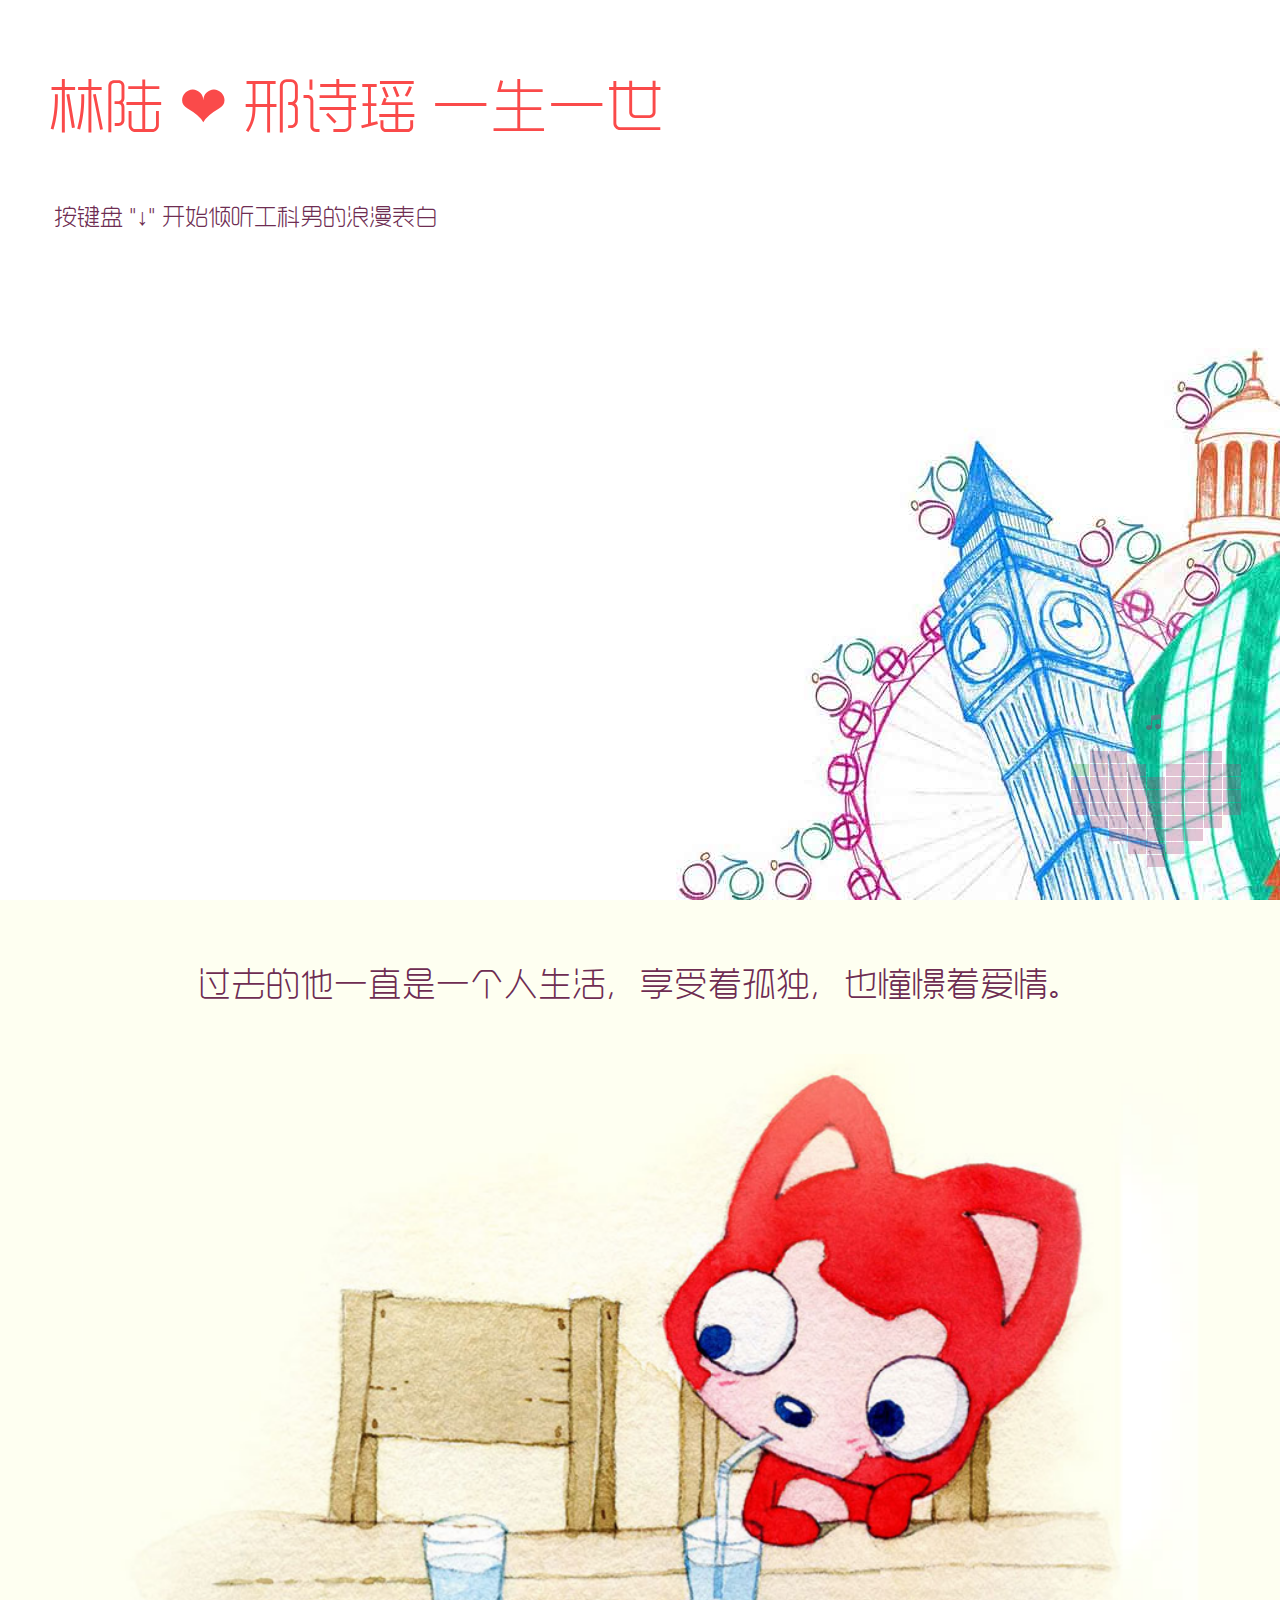
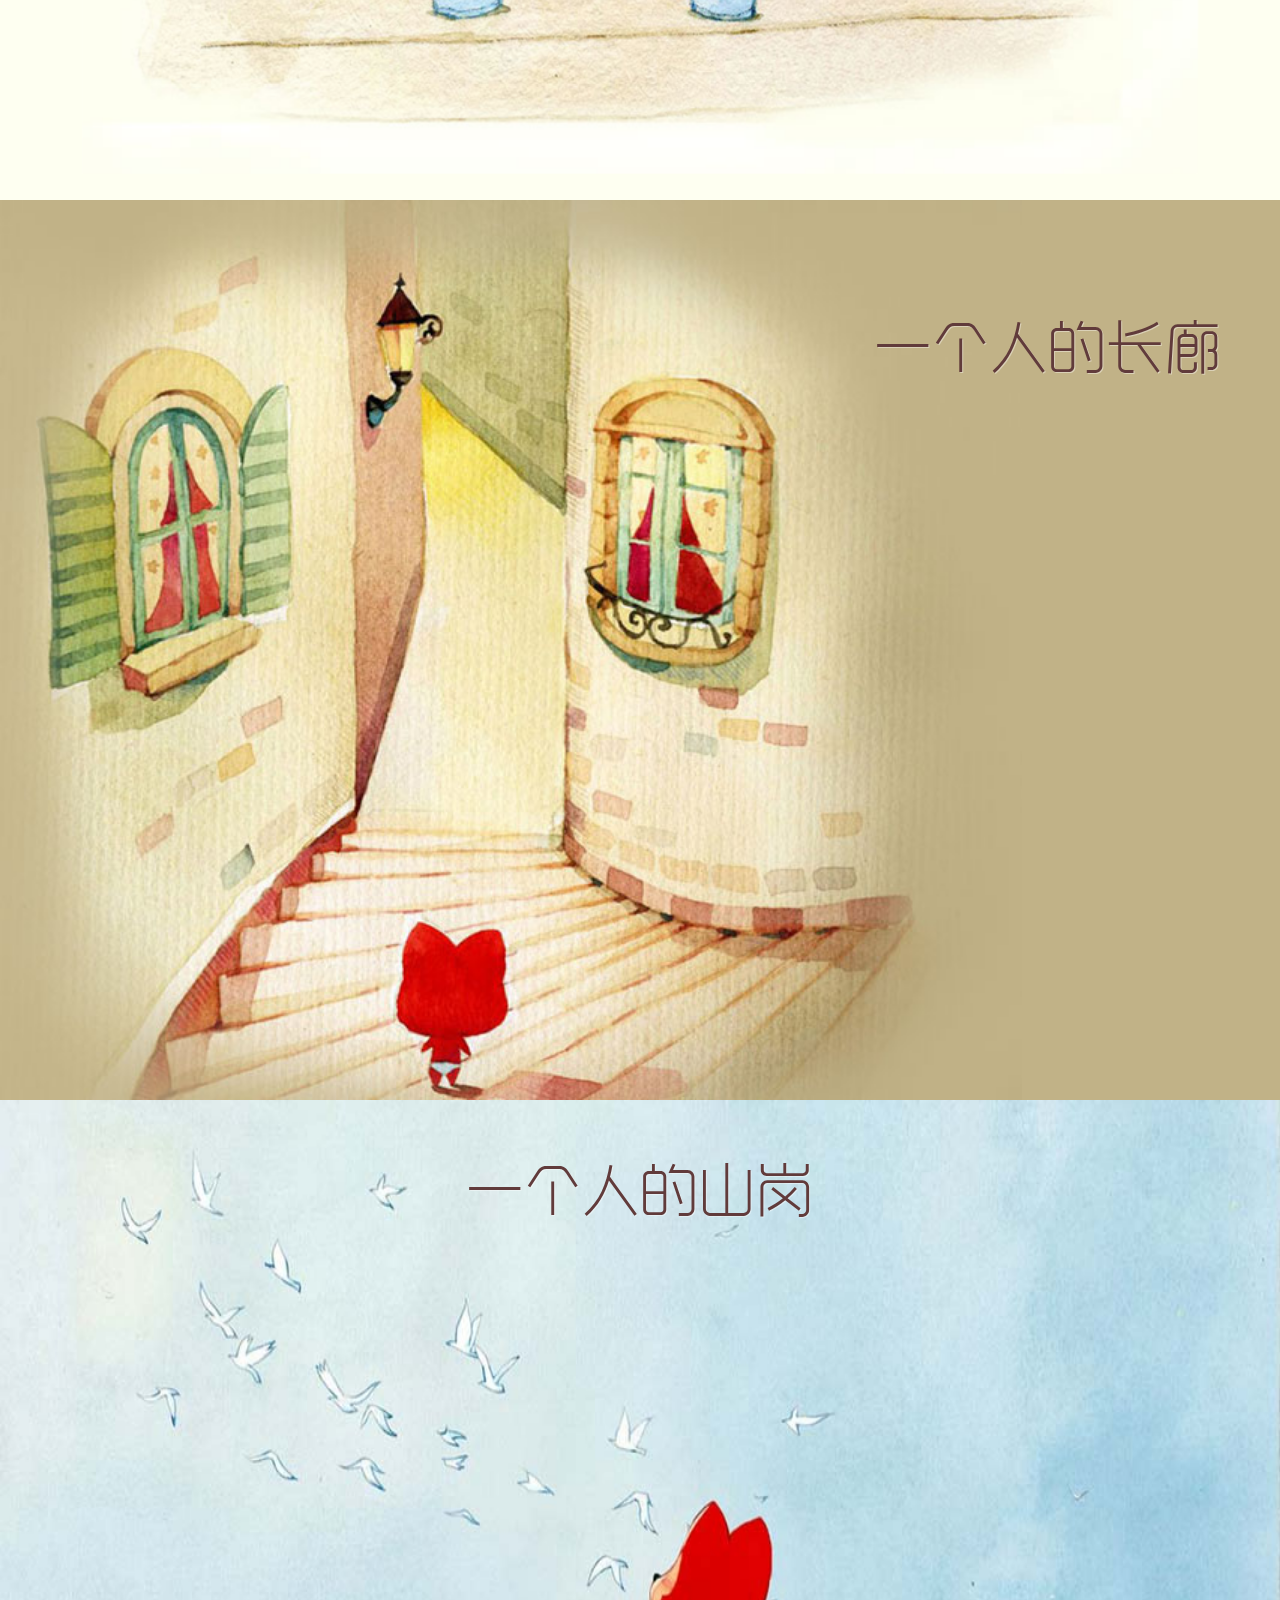
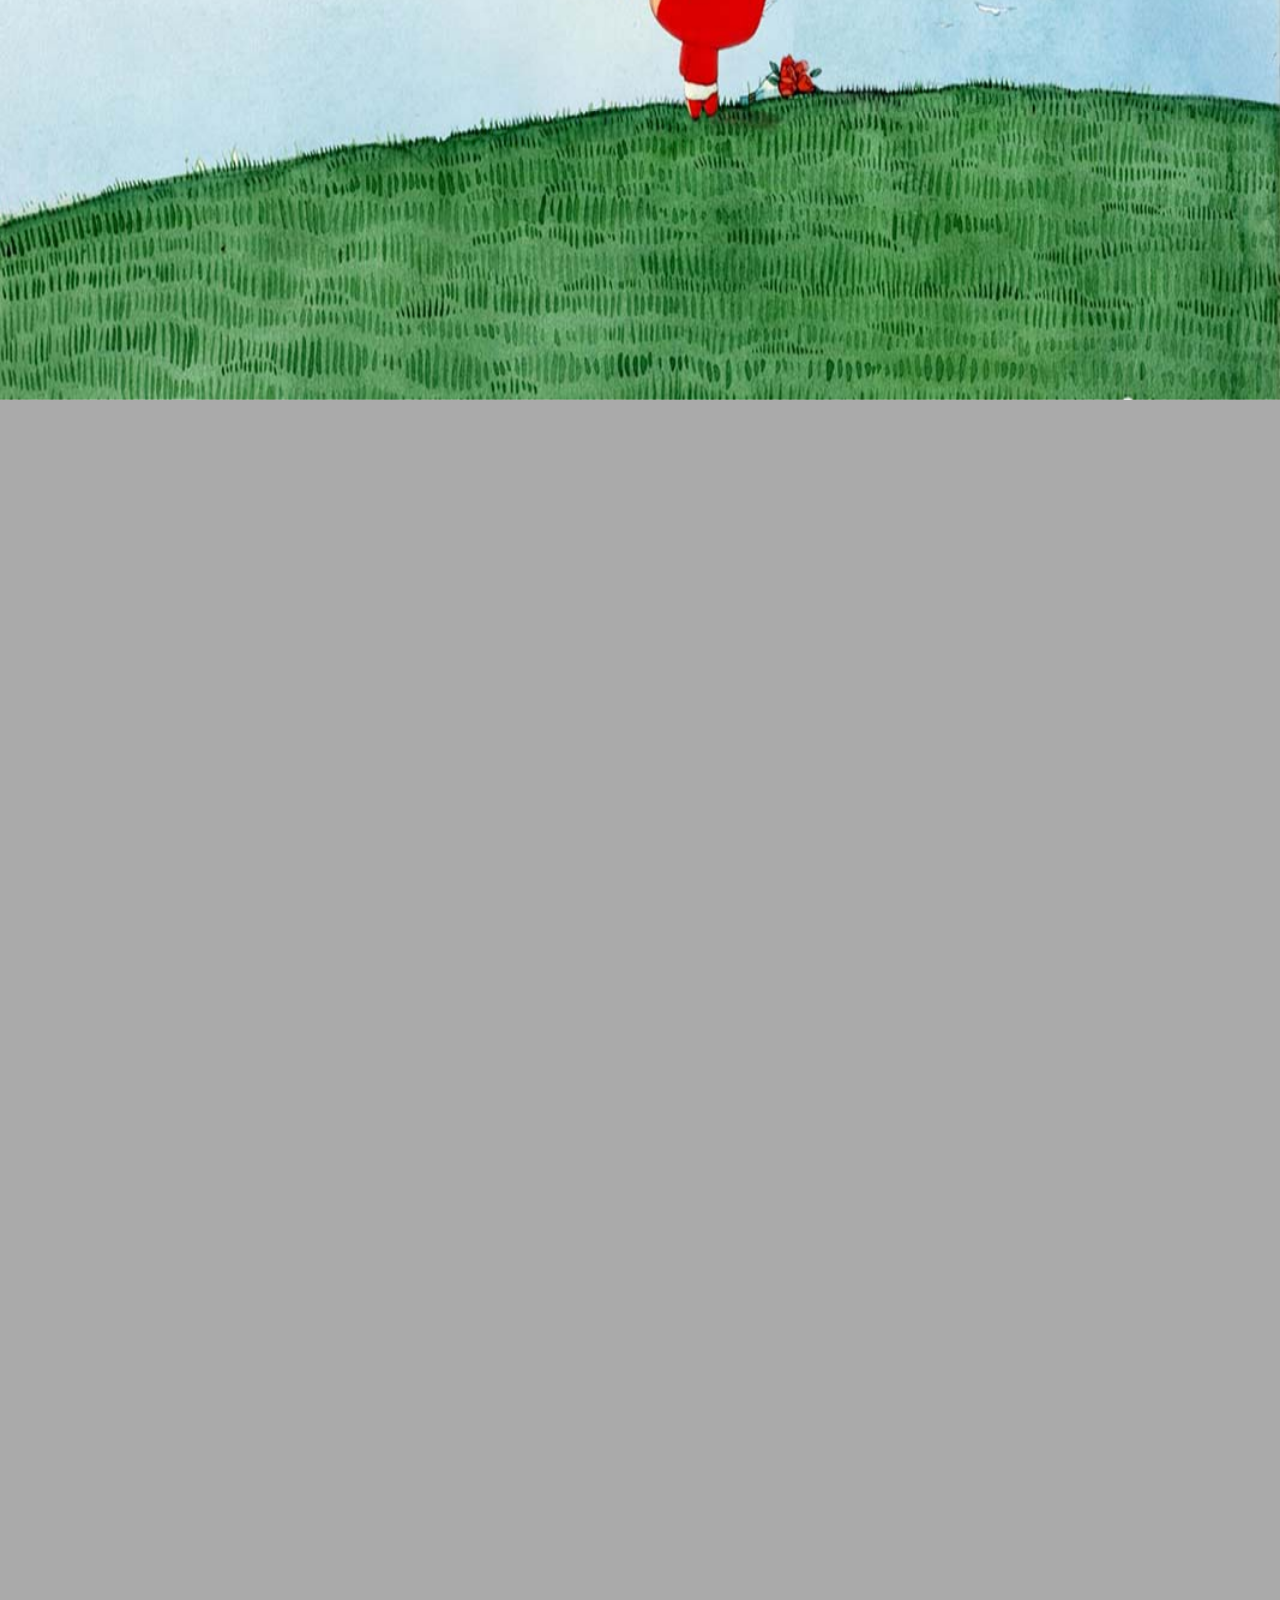
==== index.htm @ 848a5562 "LL LOVE XSY" ====
<html><!DOCTYPE HTML>
<!--[if IE 6]>
<html id="ie6" class="ie ie6 lt-ie9">
<![endif]-->
<!--[if IE 7]>
<html id="ie7" class="ie ie7 lt-ie9">
<![endif]-->
<!--[if IE 8]>
<html id="ie8" class="ie ie8 lt-ie9">
<![endif]-->
<!--[if gte IE 9]>
<html class="ie ie9">
<![endif]-->
<!--[if !(IE)]><!-->
<html>
<!--<![endif]-->
<head>
	<meta http-equiv='Pragma' content='no-cache' />
	<meta charset="UTF-8">
	<meta name="viewport" content="width=device-width, minimum-scale=1.0, maximum-scale=1.0, user-scalable=no">
	<meta name="author" content="LL,工科男表白,浪漫表白,表白网站">
	<meta name="description" content="这是XXX为XXX表白制作的表白网站">
	<title>林陆 LOVE 邢诗瑶</title>
	<link rel="stylesheet" href="all.min.css" >
</head>
<body>
	<div class="flowtime">
		<div class="ft-section section-1" data-id="section-1">
			<div id="/section-1/page-1" class="ft-page page-1" data-id="page-1">
				<p class="text1"><span id="text-75" contenteditable="true">林陆</span> ❤ <span id="text-76" contenteditable="true">邢诗瑶</span> <span id="text-77" contenteditable="true">一生一世</span></p>
				<p class="text2">按键盘 "↓" <span id="text-78" contenteditable="true">开始倾听工科男的浪漫表白</span></p>
			</div>
			<div id="/section-1/page-2" class="ft-page page-2" data-id="page-2">
				<p class="top-text" id="text-1" contenteditable="true">过去的他一直是一个人生活，享受着孤独，也憧憬着爱情。</p>
				<img src="img/iali63.jpg" tppabs="img/iali63.jpg"  alt="过去的XX一直是一个人生活，享受着孤独，也憧憬着爱情。" />
			</div>
			<div id="/section-1/page-3" class="ft-page page-3 left-img" data-id="page-3">
				<h2 class="text" id="text-2" contenteditable="true">一个人的长廊</h2>
				<img src="img/iali35.jpg" tppabs="img/iali35.jpg"  alt="一个人的长廊"/>
			</div>
			<div id="/section-1/page-4" class="ft-page page-4 full-img" data-id="page-4">
				<h2 class="center-text" id="text-3" contenteditable="true">一个人的山岗</h2>
				<img src="img/iali6.jpg" tppabs="img/iali6.jpg"  alt="一个人的山岗" />
			</div>
		</div>
		<div class="ft-section section-2" data-id="section-2">
			<div id="/section-2/page-1" class="ft-page page-5 full-img" data-id="page-1">
				<h2 class="center-text" id="text-4" contenteditable="true">一个人的地铁</h2>
				<img src="img/iali19.jpg" tppabs="img/iali19.jpg"  alt="一个人的地铁" />
			</div>
			<div id="/section-2/page-2" class="ft-page page-6" data-id="page-2">
				<h2 class="center-text" id="text-5" contenteditable="true">一个人的游乐场</h2>
				<img src="img/iali29.jpg" tppabs="img/iali29.jpg" alt="一个人的游乐场"/>
			</div>
			<div id="/section-2/page-3" class="ft-page page-7" data-id="page-3">
				<h3 id="text-6" contenteditable="true">但他依然乐观，微笑着，等待着</h3>
				<img src="img/iali60.jpg" tppabs="img/iali60.jpg"  alt="但他依然乐观，微笑着，等待着"/>
			</div>
			<div id="/section-2/page-4" class="ft-page page-8 full-img" data-id="page-4">
				<h3 id="text-7" contenteditable="true">生活难免有风风雨雨</h3>
				<img src="img/iali51.jpg" tppabs="img/iali51.jpg" alt="生活难免有风风雨雨" />
			</div>
			<div id="/section-2/page-5" class="ft-page page-9" data-id="page-5">
				<h3 id="text-8" contenteditable="true">他总是能够轻松的应对</h3>
				<img src="img/iali5.jpg" tppabs="img/iali5.jpg" />
			</div>
			<div id="/section-2/page-6" class="ft-page page-10" data-id="page-6">
				<h3 id="text-9" contenteditable="true">并且面带阳光、自信的笑容</h3>
				<img src="img/iali22.jpg" tppabs="img/iali22.jpg" />
			</div>
		</div>
		<div class="ft-section section-3" data-id="section-3">
			<div id="/section-3/page-1" class="ft-page page-11 full-img" data-id="page-1">
				<h3 id="text-10" contenteditable="true">生活也不会总是一帆风顺</h3>
				<img src="img/iali24.jpg" tppabs="img/iali24.jpg"  />
			</div>
			<div id="/section-3/page-2" class="ft-page page-12" data-id="page-2">
				<h3><span id="text-11" contenteditable="true">但他每次都能勇敢的面对</span><br /><span id="text-12" contenteditable="true">随时准备接受生活的挑战</span></h3>
				<img src="img/iali25.jpg" tppabs="img/iali25.jpg" />
			</div>
			<div id="/section-3/page-3" class="ft-page page-13" data-id="page-3">
				<img src="img/iali64.jpg" tppabs="img/iali64.jpg" alt='可是小明的爱情又在哪里呢？' />
				<h3 id="text-13" contenteditable="true">可是他的爱情又在哪里呢？</h3>
			</div>
			<div id="/section-3/page-4" class="ft-page page-14 left-img" data-id="page-4">
				<h3 id="text-14" contenteditable="true">在镜子里面吗？他不敢相信</h3>
				<img src="img/iali46.jpg" tppabs="img/iali46.jpg" />
			</div>
			<div id="/section-3/page-5" class="ft-page page-15 left-img" data-id="page-5">
				<h3><span id="text-15" contenteditable="true">他去问大树，我的爱情在哪里？</span><br /><span id="text-16" contenteditable="true">大树告诉他，也许就在不远的地方</span></h3>
				<img src="img/iali45.jpg" tppabs="img/iali45.jpg" />
			</div>
			<div id="/section-3/page-6" class="ft-page page-16 left-img" data-id="page-6">
				<h3><span id="text-17" contenteditable="true">于是，他一个人继续向前走</span><br /><span id="text-18" contenteditable="true">走在茫茫的雪地上</span></h3>
				<img src="img/iali66.jpg" tppabs="img/iali66.jpg" />
			</div>
			<div id="/section-3/page-7" class="ft-page page-17 top-text" data-id="page-7">
				<h3 id="text-19" contenteditable="true">直到有一天LL与XSY相遇了</h3>
				<img src="img/iali16.jpg" tppabs="img/iali16.jpg" />
			</div>
		</div>
		<div class="ft-section section-4" data-id="section-4">
			<div id="/section-4/page-1" class="ft-page page-18 full-img" data-id="page-1">
				<p class="text" id="text-20" contenteditable="true">LL喜欢XSY，非常非常的喜欢，因为XSY的出现，LL脸上有了更加灿烂的笑容</p>
				<img src="img/iali11.jpg" tppabs="img/iali11.jpg"  />
			</div>
			<div id="/section-4/page-2" class="ft-page page-19" data-id="page-2">
				<h3 id="text-21" contenteditable="true">可是XX会喜欢XX吗？</h3>
				<img src="img/iali75.jpg" tppabs="img/iali75.jpg" />
			</div>
			<div id="/section-4/page-3" class="ft-page page-20" data-id="page-3">
				<img src="img/iali59.png" tppabs="img/iali59.png" />
				<h3 id="text-22" contenteditable="true">XX想。。。</h3>
				<img src="img/iali9.jpg" tppabs="img/iali9.jpg" />
			</div>
			<div id="/section-4/page-4" class="ft-page page-21" data-id="page-4">
				<h3 id="text-23" contenteditable="true">XX想和XX在一起</h3>
				<img src="img/iali59.png" tppabs="img/iali59.png" />
			</div>
			<div id="/section-4/page-5" class="ft-page page-22 left-img" data-id="page-5">
				<h3 id="text-24" contenteditable="true">然后XX会经常去找XX</h3>
				<img src="img/iali4.jpg" tppabs="img/iali4.jpg" />
			</div>
			<div id="/section-4/page-6" class="ft-page page-23 left-img" data-id="page-6">
				<h3 id="text-25" contenteditable="true">然后两个人一起出去玩</h3>
				<img src="img/iali44.jpg" tppabs="img/iali44.jpg" />
			</div>
			<div id="/section-4/page-7" class="ft-page page-24 full-img" data-id="page-7">	
				<h3 id="text-26" contenteditable="true">晚上XX会把XX送回家</h3>
				<img src="img/iali32.jpg" tppabs="img/iali32.jpg" />
			</div>
		</div>
		<div class="ft-section section-5" data-id="section-5">
			<div id="/section-5/page-1" class="ft-page page-25 left-img" data-id="page-1">
				<h3><span id="text-27" contenteditable="true">直到很晚</span><br /><span id="text-28" contenteditable="true">XX再一个人回家</span></h3>
				<img src="img/iali37.jpg" tppabs="img/iali37.jpg" />
			</div>
			<div id="/section-5/page-2" class="ft-page page-26 top-text" data-id="page-2">
				<h3 id="text-29" contenteditable="true">然后高兴地进入梦乡，在梦中还会和XX在一起</h3>
				<img src="img/iali10.gif" tppabs="img/iali10.gif" />
			</div>
			<div id="/section-5/page-3" class="ft-page page-27" data-id="page-3">
				<h3 id="text-30" contenteditable="true">XX想成为了XX的逛街助手</h3>
				<img src="img/iali67.jpg" tppabs="img/iali67.jpg"  />
			</div>
			<div id="/section-5/page-4" class="ft-page page-28" data-id="page-4">
				<h3 id="text-31" contenteditable="true">然后，XX和XX一起去很多地方玩</h3>
				<img src="img/iali40.jpg" tppabs="img/iali40.jpg" />
			</div>
			<div id="/section-5/page-5" class="ft-page page-29" data-id="page-5">
				<h3 id="text-32" contenteditable="true">XX也想和XX一块成为一对吃货</h3>
				<img src="img/iali12.jpg" tppabs="img/iali12.jpg" />
			</div>
			<div id="/section-5/page-6" class="ft-page page-30" data-id="page-6">
				<h3 id="text-33" contenteditable="true">再然后，他们会搬到了一起</h3>
				<img src="img/iali76.gif" tppabs="img/iali76.gif" />
			</div>
			<div id="/section-5/page-7" class="ft-page page-31" data-id="page-7">
				<h3 id="text-34" contenteditable="true">再然后，XX会开始学习她的技能</h3>
				<img src="img/iali77.jpg" tppabs="img/iali77.jpg" />
			</div>
		</div>
		<div class="ft-section section-6" data-id="section-6">
			<div id="/section-6/page-1" class="ft-page page-32" data-id="page-1">
				<h3 id="text-35" contenteditable="true">煮饭</h3>
				<img src="img/iali62.jpg" tppabs="img/iali62.jpg"  />
			</div>
			<div id="/section-6/page-2" class="ft-page page-33 top-text" data-id="page-2">
				<h3 id="text-36" contenteditable="true">那时候，每天早上，他们吃着自己做的美食</h3>
				<img src="img/iali3.jpg" tppabs="img/iali3.jpg" />
			</div>
			<div id="/section-6/page-3" class="ft-page page-34 left-img" data-id="page-3">
				<h3 id="text-37" contenteditable="true">然后在同一个站台，高高兴兴的一起上班</h3>
			</div>
			<div id="/section-6/page-4" class="ft-page page-35" data-id="page-4">
				<h3><span id="text-38" contenteditable="true">XX会感觉自己好幸福。</span><br /><span id="text-39" contenteditable="true">因为自己有了家</span><br /><span id="text-40" contenteditable="true">那个有XX在的地方</span></h3>
				<img src="img/iali8.gif" tppabs="img/iali8.gif" />
			</div>
			<div id="/section-6/page-5" class="ft-page page-36 full-img" data-id="page-5">
				<h3 id="text-41" contenteditable="true">他们可能偶尔也会吵架</h3>
				<img src="img/iali31.jpg" tppabs="img/iali31.jpg" />
			</div>
			<div id="/section-6/page-6" class="ft-page page-37 left-img" data-id="page-6">
				<h3 id="text-42" contenteditable="true">XX不想这样</h3>
				<img src="img/iali49.jpg" tppabs="img/iali49.jpg" />
			</div>
			<div id="/section-6/page-7" class="ft-page page-38 bottom-text" data-id="page-7">
				<img src="img/iali21.jpg" tppabs="img/iali21.jpg" />
				<h3 id="text-43" contenteditable="true">一定是我有什么做的不对，XX会这么想</h3>
			</div>
		</div>
		<div class="ft-section section-7" data-id="section-7">
			<div id="/section-7/page-1" class="ft-page page-39 left-img" data-id="page-1">
				<h3 id="text-44" contenteditable="true">如果没有XX在身边，窗外就没有风景</h3>
				<img src="img/iali2.jpg" tppabs="img/iali2.jpg" />
			</div>
			<div id="/section-7/page-2" class="ft-page page-40" data-id="page-2">
				<h3 id="text-45" contenteditable="true">如果没有XX在身后</h3>
				<img src="img/iali14.jpg" tppabs="img/iali14.jpg"  />
			</div>
			<div id="/section-7/page-3" class="ft-page page-41" data-id="page-3">
				<img src="img/iali30_1.jpg" tppabs="img/iali30_1.jpg" class='img1'/>
				<img src="img/iali30_2.jpg" tppabs="img/iali30_2.jpg" class='img2'/>
				<h3 id="text-46" contenteditable="true"> XX又怎会飞的更高更远</h3>
			</div>
			<div id="/section-7/page-4" class="ft-page page-42" data-id="page-4">
				<h3><span id="text-47" contenteditable="true">XX不想这样。他要为XX改变自己</span><br /><span id="text-48" contenteditable="true">XX不知道XX喜欢什么，但他一定会满足她的一切。</span></h3>
				<img src="img/iali69.jpg" tppabs="img/iali69.jpg"  />
			</div>
			<div id="/section-7/page-5" class="ft-page page-43" data-id="page-5">
				<img src="img/iali42.jpg" tppabs="img/iali42.jpg" />
				<h3 id="text-49" contenteditable="true">我愿意一直陪伴着你</h3>
			</div>
			<div id="/section-7/page-6" class="ft-page page-44 left-img" data-id="page-6">
				<h3><span id="text-50" contenteditable="true">爱情就像花草一样</span><br /><span id="text-51" contenteditable="true">需要用包容来浇灌</span></h3>
				<img src="img/iali0.jpg" tppabs="img/iali0.jpg" />
			</div>
			<div id="/section-7/page-7" class="ft-page page-45 left-img" data-id="page-7">
				<h3><span id="text-52" contenteditable="true">直到一天，XX不想让自己后悔</span><br /><span id="text-53" contenteditable="true">XX开始准备一份惊喜</span></h3>
				<img src="img/iali18.jpg" tppabs="img/iali18.jpg" />
			</div>
		</div>
		<div class="ft-section section-8" data-id="section-8">
			<div id="/section-8/page-1" class="ft-page page-46" data-id="page-1">
				<img src="img/iali57.gif" tppabs="img/iali57.gif" />
				<h3>
					<span id="text-54" contenteditable="true">看着惊喜一点点准备好了</span>
					<span id="text-55" contenteditable="true">XX好开心</span>
					<span id="text-56" contenteditable="true">因为他想象着XX看到时</span>
					<span id="text-57" contenteditable="true">开心的样子</span>
				</h3>
			</div>
			<div id="/section-8/page-2" class="ft-page page-47 top-text" data-id="page-2">
				<img src="img/iali58.jpg" tppabs="img/iali58.jpg" />
				<h3>
					<span id="text-58" contenteditable="true">想想未来他们或许</span>
                    <span id="text-59" contenteditable="true">会有一辈子</span>
					<span id="text-59" contenteditable="true">XX好开心</span>
					<span id="text-60" contenteditable="true">或许他可以和XX一起</span>
					<span id="text-61" contenteditable="true">去全世界好多地方玩</span></h3>
				
			</div>
			<div id="/section-8/page-3" class="ft-page page-48 left-img" data-id="page-3">
				<p><span id="text-62" contenteditable="true">XX也会继续努力</span><br /><span id="text-63" contenteditable="true">为了他和XX的梦之城堡</span></p>
				<img src="img/iali65.jpg" tppabs="img/iali65.jpg"  />
			</div>
			<div id="/section-8/page-4" class="ft-page page-49 full-img" data-id="page-4">
			<img src="img/iali71.jpg" tppabs="img/iali71.jpg" />
				<p class="text">
					<span class='text' id="text-64" contenteditable="true">XX很幸福，因为他遇到了XX。他相信后面的每天都会是快乐的</span><br />
					<span class='text' id="text-65" contenteditable="true">简简单单，体会与XX在一起的每一个刻</span>
				</p>
			</div>
			<div id="/section-8/page-5" class="ft-page page-50" data-id="page-5">
				<p class='text' id="text-66" contenteditable="true">XX想和XX一起过幸福的生活</p>
				<img src="img/iali50_1.jpg" tppabs="img/iali50_1.jpg" class='img1' />
				<img src="img/iali50_2.jpg" tppabs="img/iali50_2.jpg" class='img2' />
			</div>
			<div id="/section-8/page-6" class="ft-page page-51" data-id="page-6">
				<p>
					<span id="text-67" contenteditable="true">永远有多远？</span><br />
					<span id="text-68" contenteditable="true">比时间多一秒就是永远，我会永远爱你</span><br />
					<span id="text-69" contenteditable="true">世界有多大？</span><br />
					<span id="text-70" contenteditable="true">你走到哪里，世界就有多大</span>
					</p>
			</div>
		</div>
		<div class="ft-section section-9" data-id="section-9">
			<div id="/section-9/page-1" class="ft-page page-52 full-img" data-id="page-1">
				<h3 id="text-71" contenteditable="true">如果三年后你注定是我女朋友，你何不提早行使你的权利</h3>
				<img src="img/iali20.jpg" tppabs="img/iali20.jpg"  />
			</div>
			<div id="/section-9/page-2" class="ft-page page-53" data-id="page-2">
				<img src="img/iali68.jpg" tppabs="img/iali68.jpg" alt='happy birthday' />
				<h3 id="text-72" contenteditable="true">我爱你</h3>
			</div>
			<div id="/section-9/page-3" class="ft-page page-54 center-img" data-id="page-3" >
				<div class="center-img">I love you</div>
			</div>
			<div id="/section-9/page-4" class="ft-page page-55 right-img" data-id="page-4">
				<img src="img/14915.jpg" tppabs="img/14915.jpg" />
				<p class="text">
					<span id="text-73" contenteditable="true">我相信，XX和XX的故事会一直继续下去。</span><br />
					<span id="text-74" contenteditable="true">无论精彩、平淡都会是他们喜欢的。</span><br />
                    <span id="text-74" contenteditable="true">XXX，我爱你</span><br />
					<br />
					<br />
					<span> -- 按“Esc"键有惊喜</span>
				</p>				
			</div>
		</div>
	</div>
	<div class="nojavascript">您的浏览器禁用了javascript，无法正常浏览本页面</div>
	

	<audio id="bgmMusic" src="lovebgm.mp3" autoplay="autoplay" loop preload="auto" type="audio/mp3"></audio>

	
	<script src="jquery.min.js" tppabs="http://libs.baidu.com/jquery/1.8.3/jquery.min.js"></script>
	<script src="all.min.js" ></script>
	<script src="love.min.js" ></script>
	<div class="mPower"><span id="on" title="点击暂停" style=""></span><span id="off" title="点击播放"  style=""></span></div>

	
</body>
</html>
---- all.min.css ----
html, body, div, span, applet, object, iframe, h1, h2, h3, h4, h5, h6, p, blockquote, pre, a, abbr, acronym, address, big, cite, code, del, dfn, em, img, ins, kbd, q, s, samp, small, strike, strong, sub, sup, tt, var, b, u, i, center, dl, dt, dd, ol, ul, li, fieldset, form, label, legend, table, caption, tbody, tfoot, thead, tr, th, td, article, aside, canvas, details, embed, figure, figcaption, footer, header, hgroup, menu, nav, output, ruby, section, summary, time, mark, audio, video {
    margin: 0;
    padding: 0;
    border: 0;
    font-size: 100%;
    font: inherit;
    vertical-align: baseline
}

article, aside, details, figcaption, figure, footer, header, hgroup, menu, nav, section {
    display: block
}

body {
    line-height: 1
}

strong, b {
    font-weight: bold
}

ol, ul {
    list-style: none
}

blockquote, q {
    quotes: none
}

blockquote:before, blockquote:after, q:before, q:after {
    content: '';
    content: none
}

table {
    border-collapse: collapse;
    border-spacing: 0
}

html, body {
    width: 100%;
    height: 100%;
    -webkit-text-size-adjust: none
}

body {
    white-space: nowrap
}

.nojavascript {
    position: fixed;
    top: 0;
    width: 100%;
    text-align: center;
    font-size: 3em;
}

.flowtime {
    font-size: 0;
    width: 100%;
    height: 100%;
    -o-transform-origin: 0 0;
    -ms-transform-origin: 0 0;
    -moz-transform-origin: 0 0;
    -webkit-transform-origin: 0 0;
    transform-origin: 0 0;
    -o-transform: translateZ(0);
    -ms-transform: translateZ(0);
    -moz-transform: translateZ(0);
    -webkit-transform: translateZ(0);
    transform: translateZ(0);
    -o-backface-visibility: hidden;
    -ms-backface-visibility: hidden;
    -moz-backface-visibility: hidden;
    -webkit-backface-visibility: hidden;
    backface-visibility: hidden;
    -o-transition: -o-transform .5s cubic-bezier(.77, .10, .22, 1);
    -moz-transition: -moz-transform .5s cubic-bezier(.77, .10, .22, 1);
    -webkit-transition: -webkit-transform .5s cubic-bezier(.77, .10, .22, 1);
    transition: transform .5s cubic-bezier(.77, .10, .22, 1)
}

.flowtime.no-transition {
    -o-transition: -o-transform 0s;
    -moz-transition: -moz-transform 0s;
    -webkit-transition: -webkit-transform 0s;
    transition: transform 0s
}

.ft-section {
    width: 100%;
    height: 100%;
    position: relative;
    -o-transform: translateZ(0);
    -ms-transform: translateZ(0);
    -moz-transform: translateZ(0);
    -webkit-transform: translateZ(0);
    transform: translateZ(0)
}

.ft-section, .ft-section-thumb {
    font-size: 16px;
    font-size: 1rem;
    white-space: normal;
    display: inline-block;
    vertical-align: top
}

.ft-page {
    -moz-box-sizing: border-box;
    -webkit-box-sizing: border-box;
    box-sizing: border-box;
    width: 100%;
    height: 100%;
    position: relative;
    z-index: auto;
    -o-transform: translateZ(0);
    -ms-transform: translateZ(0);
    -moz-transform: translateZ(0);
    -webkit-transform: translateZ(0);
    transform: translateZ(0)
}

.ft-page.actual {
    z-index: 100
}

.ft-overview .ft-page {
    cursor: pointer;
    -o-transition: all .5s cubic-bezier(.77, .10, .22, 1);
    -moz-transition: all .5s cubic-bezier(.77, .10, .22, 1);
    -webkit-transition: all .5s cubic-bezier(.77, .10, .22, 1);
    transition: all .5s cubic-bezier(.77, .10, .22, 1);
    -o-transform: scale(0.95);
    -ms-transform: scale(0.95);
    -moz-transform: scale(0.95);
    -webkit-transform: scale(0.95);
    transform: scale(0.95);
    -o-transform-origin: 50% 50%;
    -ms-transform-origin: 50% 50%;
    -moz-transform-origin: 50% 50%;
    -webkit-transform-origin: 50% 50%;
    transform-origin: 50% 50%
}

.ft-overview .ft-page * {
    pointer-events: none
}

.ft-absolute-nav {
    overflow: hidden
}

.ft-absolute-nav .flowtime {
    position: absolute
}

.ft-fragment {
    opacity: 0;
    -o-transition: all .3s cubic-bezier(.77, .10, .22, 1);
    -moz-transition: all .3s cubic-bezier(.77, .10, .22, 1);
    -webkit-transition: all .3s cubic-bezier(.77, .10, .22, 1);
    transition: all .3s cubic-bezier(.77, .10, .22, 1);
    -o-transform: translateZ(0);
    -ms-transform: translateZ(0);
    -moz-transform: translateZ(0);
    -webkit-transform: translateZ(0);
    transform: translateZ(0)
}

.ft-fragment.revealed.step {
    opacity: .3
}

.ft-fragment.revealed.shy {
    opacity: 0
}

.ft-fragment.revealed, .ft-fragment.revealed-temp, .ft-fragment.revealed.actual {
    opacity: 1
}

.ft-default-progress {
    position: fixed;
    bottom: 16px;
    bottom: 1rem;
    right: 16px;
    right: 1rem;
    z-index: 1000;
    opacity: .3;
    -o-transition: all .5s cubic-bezier(.77, .10, .22, 1);
    -moz-transition: all .5s cubic-bezier(.77, .10, .22, 1);
    -webkit-transition: all .5s cubic-bezier(.77, .10, .22, 1);
    transition: all .5s cubic-bezier(.77, .10, .22, 1)
}

.ft-default-progress:hover {
    opacity: 1
}

.ft-overview .ft-default-progress {
    opacity: 0;
    pointer-events: none
}

.ft-page-thumb {
    -moz-box-sizing: border-box;
    -webkit-box-sizing: border-box;
    box-sizing: border-box;
    width: 18px;
    height: 12px;
    margin-right: 1px;
    margin-bottom: 1px;
    background-color: rgba(0, 0, 0, 0.7);
    cursor: pointer;
    -o-transition: all .3s cubic-bezier(.77, .10, .22, 1);
    -moz-transition: all .3s cubic-bezier(.77, .10, .22, 1);
    -webkit-transition: all .3s cubic-bezier(.77, .10, .22, 1);
    transition: all .3s cubic-bezier(.77, .10, .22, 1)
}

.ft-page-thumb:hover {
    background-color: rgba(255, 255, 255, 0.7)
}

.ft-page-thumb.actual {
    background-color: rgba(255, 255, 255, 0.5);
    border: 1px solid #fff
}

img {
    -o-transform: translate3d(0, 0, 0);
    -ms-transform: translate3d(0, 0, 0);
    -moz-transform: translate3d(0, 0, 0);
    -webkit-transform: translate3d(0, 0, 0);
    transform: translate3d(0, 0, 0);
    -o-backface-visibility: hidden;
    -ms-backface-visibility: hidden;
    -moz-backface-visibility: hidden;
    -webkit-backface-visibility: hidden;
    backface-visibility: hidden
}

.parallax {
    position: relative;
    -o-transition: all .5s cubic-bezier(.50, .10, .50, 1);
    -moz-transition: all .5s cubic-bezier(.50, .10, .50, 1);
    -webkit-transition: all .5s cubic-bezier(.50, .10, .50, 1);
    transition: all .5s cubic-bezier(.50, .10, .50, 1)
}

.ft-overview .parallax {
    -o-transform: translate3d(0, 0, 0) !important;
    -ms-transform: translate3d(0, 0, 0) !important;
    -moz-transform: translate3d(0, 0, 0) !important;
    -webkit-transform: translate3d(0, 0, 0) !important;
    transform: translate3d(0, 0, 0) !important
}

@font-face {
    font-family: 'RuiHeiXiTi';
    src: url('fonts/RuiHeiXiTi.otf') format('truetype');
    font-weight: bold;
    font-style: normal
}

html {
    font-size: 100%;
    line-height: 1.5rem;
    background-color: #aaa;
    color: #6e2d52;
    text-shadow: 1px 1px 0 rgba(255, 255, 255, 0.4)
}

body, button {
    font-family: "RuiHeiXiTi", sans-serif
}

.navigation, .credits, .switches {
    display: none
}

.ft-page {
    padding: 1em;
    background-color: #fed1ea;
    text-align: center
}

.flowtime h1, .flowtime h2, .flowtime h3, .flowtime h4, .flowtime h5, .flowtime h6, .flowtime p, .flowtime ul, .flowtime ol, .flowtime dl, .flowtime li, .flowtime dt, .flowtime dd {
    display: block;
    -o-transition: all .3s cubic-bezier(.77, .10, .22, 1);
    -moz-transition: all .3s cubic-bezier(.77, .10, .22, 1);
    -webkit-transition: all .3s cubic-bezier(.77, .10, .22, 1);
    transition: all .3s cubic-bezier(.77, .10, .22, 1)
}

.flowtime h1, .flowtime h2, .flowtime h3, .flowtime h4, .flowtime h5, .flowtime h6 {
    font-weight: bold;
    color: #613b3b;
    padding-top: 1em
}

.flowtime h1 {
    font-size: 4rem;
    line-height: 4.3rem
}

.flowtime h2 {
    font-size: 3rem;
    line-height: 3.3rem
}

.flowtime h3 {
    font-size: 2.5rem;
    line-height: 3rem
}

.flowtime h4, .flowtime h5, .flowtime h6 {
    font-size: 1.75rem;
    line-height: 2rem
}

.flowtime p {
    font-size: 1.75rem;
    line-height: 2rem;
    margin: 2rem 0
}

.flowtime ul, .flowtime ol, .flowtime dl {
    font-size: 1.75rem;
    line-height: 2rem;
    margin: 2rem 0
}

.flowtime ul, .flowtime ol, .flowtime dl {
    margin: 0 2rem
}

.flowtime li, .flowtime dd {
    line-height: 1.75rem;
    margin-bottom: 1rem;
    position: relative
}

.flowtime dt {
    position: relative
}

.flowtime ul li:before, .flowtime dl dt:before {
    content: "\2022";
    text-align: right;
    color: #fd0;
    margin-right: .5rem;
    display: inline-block;
    position: absolute;
    left: -1rem
}

.flowtime ol {
    counter-reset: list
}

.flowtime ol li:before {
    content: counter(list) ".";
    counter-increment: list;
    font-size: .75em;
    color: #fd0;
    margin-right: .5rem;
    display: inline-block;
    position: relative;
    top: -0.075em
}

.flowtime dl dd {
    font-size: .8em;
    margin-left: 1rem
}

.flowtime small {
    font-size: .6em;
    vertical-align: middle
}

.flowtime pre, .flowtime code {
    font-family: monospace;
    margin: 1rem 0
}

.flowtime strong {
    font-weight: bold;
    color: #fd0;
    text-shadow: 1px 2px 0 #000, 1px -1px 0 rgba(0, 0, 0, 0.3), -1px -1px 0 rgba(0, 0, 0, 0.3), -1px 1px 0 rgba(0, 0, 0, 0.3)
}

.flowtime q {
    quotes: "“" "”"
}

.flowtime q:before {
    content: open-quote
}

.flowtime q:after {
    content: close-quote
}

.flowtime blockquote {
    font-size: 1.5rem;
    margin: 1.5rem 2rem;
    padding: 1rem;
    background-color: rgba(0, 0, 0, 0.3);
    border-left: .5rem solid rgba(255, 255, 255, 0.5);
    border-radius: .5rem
}

.flowtime q, .flowtime cite, .flowtime blockquote {
    font-style: italic
}

.flowtime .small {
    font-size: .6em
}

.flowtime .attention {
    color: red;
    text-shadow: 1px 2px 0 #000, 1px -1px 0 rgba(0, 0, 0, 0.3), -1px -1px 0 rgba(0, 0, 0, 0.3), -1px 1px 0 rgba(0, 0, 0, 0.3)
}

.flowtime sup {
    font-size: .7em;
    position: relative;
    top: -0.5em
}

.flowtime a, .flowtime a:link, .flowtime a:visited, .flowtime a:active, .flowtime a:focus {
    color: #666;
    text-decoration: none
}

.flowtime a:hover {
    color: #666;
    text-decoration: underline
}

.flowtime a:hover img, .flowtime a:active img, .flowtime a:focus img {
    -webkit-box-shadow: 1px 2px 10px 5px rgba(0, 0, 0, 0.5);
    box-shadow: 1px 2px 10px 5px rgba(0, 0, 0, 0.5)
}

.flowtime .stack {
    width: 100%;
    height: 100%;
    margin: 1rem 0;
    position: relative
}

.flowtime .stacked {
    width: 100%;
    position: absolute;
    top: 0;
    left: 0
}

.flowtime img {
    max-width: 100%;
    max-height: 100%;
    display: block;
    margin: 0 auto
}

.flowtime .stack-center {
    text-align: center;
    white-space: nowrap;
    position: absolute;
    top: 2rem;
    right: 2rem;
    bottom: 2rem;
    left: 2rem
}

.flowtime .stack-center:before {
    content: "";
    height: 100%;
    display: inline-block;
    vertical-align: middle
}

.flowtime .stack-center .stacked-center {
    white-space: normal;
    max-width: 100%;
    max-height: 100%;
    display: inline-block;
    vertical-align: middle
}

@media screen and (min-height: 41em) and (min-width: 80em) {
    html {
        font-size: 120%
    }
}

@media screen and (min-height: 50em) and (min-width: 90em) {
    html {
        font-size: 140%
    }
}

@media screen and (max-device-height: 578px) {
    html {
        font-size: 50%
    }
}

.parallax-demo {
    overflow: hidden
}

.parallax-demo .kingmix {
    position: absolute;
    left: 20%;
    bottom: -10%;
    z-index: 50
}

.parallax-demo .sax {
    position: absolute;
    left: 6%;
    bottom: -18%;
    z-index: 40
}

.parallax-demo .tone {
    position: absolute;
    left: 49%;
    bottom: -32%;
    z-index: 30
}

.ft-overview .section-1 {
    margin-top: 0
}

.ft-overview .section-2 {
    margin-top: -40%
}

.ft-overview .section-3 {
    margin-top: -40%
}

.ft-overview .section-4 {
    margin-top: 0
}

.ft-overview .section-5 {
    margin-top: 60%
}

.ft-overview .section-6 {
    margin-top: 0
}

.ft-overview .section-7 {
    margin-top: -40%
}

.ft-overview .section-8 {
    margin-top: -40%
}

.ft-overview .section-9 {
    margin-top: 0
}

.ft-page-thumb {
    background-color: #a54479
}

.ft-page-thumb.actual {
    background-color: #44a54a;
    border: 0
}

.ft-default-progress {
    bottom: 3rem;
    right: 2rem
}

.thumb-section-0 {
    position: relative;
    top: 13px
}

.thumb-section-3 {
    position: relative;
    top: 13px
}

.thumb-section-4 {
    position: relative;
    top: 26px
}

.thumb-section-5 {
    position: relative;
    top: 13px
}

.thumb-section-8 {
    position: relative;
    top: 13px
}

.thumb-section-8 {
    position: relative;
    top: 13px
}

.left-img {
    padding: 0;
    text-align: left
}

.left-img img {
    position: absolute;
    left: 0;
    top: 0;
    height: 100%;
    z-index: 1
}

.left-img p, .left-img h3, .left-img .text {
    position: absolute;
    top: 1em;
    right: 1em;
    z-index: 2;
    text-align: right
}

.full-img {
    padding: 0
}

.full-img img {
    width: 100%;
    height: 100%
}

.full-img h3, .full-img .text, .full-img .center-text {
    position: absolute;
    width: 100%;
    text-align: center;
    z-index: 2
}

.right-img {
    padding: 0;
    text-align: left
}

.right-img img, .right-img .text {
    position: absolute
}

.right-img img {
    margin: 0;
    height: 100%;
    right: 0;
    top: 0;
    z-index: 1
}

.right-img .text {
    left: 0;
    top: 0;
    z-index: 2;
    padding: 2em
}

.center-img {
    width: 100%;
    height: 100%;
    background-position: center center;
    background-repeat: no-repeat
}

.top-text {
    padding: 0
}

.bottom-text h3 {
    height: 10%;
    padding-bottom: 10%
}

.bottom-text img {
    height: 80%
}

.page-1 {
    background: #fff url(img/iali53.jpg) bottom right no-repeat;
    text-align: left
}

.page-1 p {
    font-size: 1em
}

.page-1 img {
    margin: 1em auto 0 1em
}

.page-1 .text1 {
    font-size: 3em;
    color: #FA4A4A;
    line-height: 2em;
    margin: 0.5em 0 0 0.5em
}

.page-1 .text2 {
    font-size: 1.2em;
    margin: 1.5em 0 0 1.5em
}

.flowtime .page-1 a {
    color: #6e2626
}

.page-1 input {
    font-size: 0.6em;
    padding: 6px 8px;
    width: 8rem;
    text-align: center;
    border: 1px solid #ccc;
    vertical-align: 6px;
}

.page-2 {
    background-color: #fefff1;
    padding: 0;
    text-align: center
}

.page-2 p {
    height: 10%;
    padding-top: 5%;
    margin: 0
}

.page-2 img {
    height: 80%
}

.page-3 {
    background-color: #c1b287
}

.page-6 {
    background-color: #ecfafb;
    padding: 0
}

.page-6 img {
    position: absolute;
    bottom: 0;
    left: 0;
    max-width: 70%
}

.page-6 h3 {
    position: absolute;
    right: 10%;
    top: 45%;
    color: #bc195b
}

.page-7 {
    background-color: #e6fbec
}

.page-7 img {
    max-height: 100%;
    margin: 0 auto
}

.page-7 h3 {
    position: absolute;
    top: 1em;
    left: 50%;
    padding: 0;
    margin-top: 0;
    margin-left: -240px;
    z-index: 1
}

.page-8 {
    background: #66cbff
}

.page-8 h3 {
    color: #eef;
    position: absolute;
    top: 1em;
    left: 50%;
    margin-left: -40%;
    padding: 0;
    margin-top: 0;
    width: 10em;
    text-align: left
}

.page-8 h3 span {
    display: inline-block;
    width: 1em;
    vertical-align: top
}

.page-9 {
    background-color: #c9f4fb
}

.page-9 img {
    margin-top: 3em
}

.page-10 {
    background: url(img/iali22_bg.jpg)
}

.page-12 {
    background-color: #aff1ff;
    padding: 0
}

.page-12 img {
    position: absolute;
    bottom: 1em;
    left: 1em;
    z-index: 2;
    height: 40%
}

.page-12 h3 {
    margin-left: 1em;
    margin-right: 1em
}

.page-13 {
    background-color: #feeff4;
    padding: 0
}

.page-13 img {
    height: 80%
}

.page-13 he {
    height: 20%
}

.page-14 {
    background-color: #fbf7d1
}

.page-15 {
    background: #dcf2fa url(img/iali45_bg.jpg)
}

.page-16 {
    background-color: #7db6df
}

.page-17 {
    background-color: #e5f0f2
}

.page-19 {
    background-image: url(img/iali75_bg.jpg)
}

.page-19 h3 {
    margin-bottom: 2em
}

.page-18 .text {
    margin-left: 1em;
    margin-right: 1em
}

.page-20 {
    background-color: #fcd0ca;
    padding: 0
}

.page-20 img {
    position: absolute;
    bottom: 0;
    left: 4em
}

.page-21 {
    background: #fbf2a3 url(img/iali59_bg.jpg)
}

.page-22 {
    background-color: #f5d484
}

.page-23 {
    background-color: #fff
}

.page-25 {
    background-color: #fcc1b1
}

.page-26 {
    background-color: #fdeacf
}

.page-27 {
    background-color: #ffc8c5;
    padding: 0
}

.page-27 h3 {
    position: absolute;
    z-index: 2;
    width: 100%;
    text-align: center
}

.page-28 {
    background: #b7e7f3 url(img/iali40_bg.jpg) bottom repeat-x;
    padding: 0
}

.page-28 img {
    position: absolute;
    bottom: 0;
    left: 3em
}

.page-28 h3 {
    position: absolute;
    right: 1em;
    bottom: 360px;
    text-align: right;
    color: #127184
}

.page-29 {
    background: #0d85d1;
    padding: 0
}

.page-29 h3 {
    position: absolute;
    z-index: 2;
    width: 100%;
    text-align: center;
    color: #eef
}

.page-30 {
    background: #fff url(img/iali76_bg.png) center bottom repeat-x;
    padding: 0;
    padding: 0
}

.page-30 img {
    position: absolute;
    bottom: 0;
    left: 0
}

.page-31 {
    background-color: #fbf5e9
}

.page-32 {
    background-color: #faf2e5
}

.page-33 {
    background-color: #fef0d5;
    padding: 0
}

.page-33 h3 {
    font-size: 1.8em;
    color: #a58545
}

.page-34 {
    background: #94c2e3 url(img/iali57.jpg) left bottom no-repeat
}

.page-34 h3 {
    color: #fff
}

.page-35 {
    background: #fff url(img/iali8_bg.png) left bottom repeat-x;
    padding: 0
}

.page-35 img {
    position: absolute;
    bottom: 0;
    left: 0;
    z-index: 1
}

.page-35 h3 {
    position: absolute;
    right: 10%;
    top: 5%;
    color: green;
    z-index: 2;
    font-size: 2em
}

.page-36 h3 {
    text-align: right;
    right: 1.5em;
    color: #eee
}

.page-37 {
    background-color: #fff
}

.page-38 {
    background-color: #fff8f2
}

.page-39 {
    background: #e8ccc1 url(img/iali2_bg.jpg) repeat
}

.page-40 {
    background-color: #cde7f4
}

.page-40 img {
    position: absolute;
    bottom: 1em;
    left: 1em;
    z-index: 1
}

.page-40 h3 {
    position: absolute;
    top: 1em;
    right: 1em;
    z-index: 2
}

.page-41 {
    background-color: #5aaadc;
    padding: 0
}

.page-41 .img2, .page-41 .img1 {
    position: absolute
}

.page-41 .img1 {
    left: 1em;
    bottom: 1em
}

.page-41 .img2 {
    right: 1em;
    top: 1em
}

.page-41 h3 {
    padding: 0;
    position: absolute;
    top: 35%;
    width: 100%;
    text-align: center
}

.page-42 {
    background-color: #c1c567
}

.page-42 img {
    position: absolute;
    bottom: 2em;
    left: 1em
}

.page-42 h3 {
    font-size: 2em
}

.page-43 {
    background-color: #6b79ad
}

.page-43 img {
    max-height: 80%
}

.page-43 h2 {
    color: #fff
}

.page-44 {
    background-color: #f3e7ab
}

.page-45 {
    background-color: #b1dceb
}

.page-46 {
    background: #66cbff
}

.page-46 h3 {
    position: absolute;
    top: 1em;
    left: 50%;
    margin-left: -40%;
    padding: 0;
    margin-top: 0;
    width: 10em;
    text-align: left
}

.page-46 h3 span {
    display: inline-block;
    width: 1em;
    vertical-align: top
}

.page-47 {
    background-color: #fdcbca
}

.page-47 h3 {
    position: absolute;
    top: 1em;
    left: 50%;
    margin-left: -40%;
    padding: 0;
    margin-top: 0;
    width: 10em;
    text-align: left
}

.page-47 h3 span {
    display: inline-block;
    width: 1em;
    vertical-align: top
}

.page-48 {
    background-color: #e3e2e7
}

.page-49 {
    background-color: #fce6b6;
    text-align: left
}

.page-49 img {
    margin: 0
}

.page-50 {
    background-color: #aae1f6;
    padding: 0
}

.page-50 .img1 {
    position: absolute;
    right: 0;
    top: 0
}

.page-50 .img2 {
    position: absolute;
    left: 1em;
    bottom: 1em
}

.page-50 p {
    position: absolute;
    top: 1em;
    left: 1em;
    width: 50%;
    margin: 0;
    z-index: 3;
    font-size: 1.5em
}

.page-51 {
    background-image: url(img/iali52.jpg);
    background-size: cover;
    background-color: #fff;
    text-align: left
}

.page-52 {
    background-color: #fff2fb;
    padding: 0
}

.page-52 h3 {
    margin: 0;
    padding-top: .8em;
    font-size: 1.6em;
    color: #4e0f3d
}

.page-53 {
    background-color: #febebe
}

.page-54 {
    background: #d3d2d0 url(img/319280_bg.jpg) repeat
}

.page-54 .center-img {
    background-image: url(img/319280.jpg);
    text-indent: -99999px
}

.page-54 h3 {
    line-height: 1rem;
    padding-top: 0.5em
}

.page-55 {
    background-color: #fff
}

.write-tip {
    position: fixed;
    display: block;
    color: #333;
    font-size: 16px;
    bottom: 0.2em;
    left: 33%;
    padding: 3px;
    z-index: 999;
    background-color: #fff;
    border: 1px solid #D3D3D3;
    border-radius: 4px
}

.write-tip img {
    vertical-align: -2px;
    margin-left: 5px;
    cursor: pointer
}

.write-tip button {
    color: #fff;
    font-size: 15px;
    display: inline-block;
    background-color: #428bca;
    padding: 6px 12px;
    margin-left: 5px;
    vertical-align: 1px;
    border: 1px solid #357ebd;
    border-radius: 4px;
    outline: none;
    cursor: pointer
}

.write-tip button:hover {
    background-color: #3276b1;
    border-color: #285e8e
}

.write-tip button:active {
    box-shadow: inset 0 3px 5px rgba(0, 0, 0, 0.125)
}

.write-ok {
    position: fixed;
    top: 0;
    left: 0;
    width: 100%;
    height: 100%;
    z-index: 999;
    background-color: #FCC7E2;
    background-attachment: fixed;
    display: none
}

.write-ok .write-box {
    position: relative;
    margin: 15% auto;
    padding: 20px;
    text-align: center;
    width: 50%;
    height: 45%;
    background: #fff;
    box-shadow: 0px 0px 10px 0px #F7B5DC;
    border-radius: 8px;
}

.write-box h2 {
    font-size: 2em;
    line-height: 2.5em;
    color: #5EAF6F;
    text-shadow: 1px 1px 3px #D3D3D3;
}

.write-box p {
    line-height: 2em;
    white-space: pre-wrap;
    word-wrap: break-word
}

.write-box p u, .write-box p a {
    color: #007ed9;
}

.write-box p u:hover, .write-box p a:hover {
    color: #EB56AF;
}

.write-box p span {
    display: inline-block;
    min-width: 1em;
    line-height: 1.3em;
    padding: 0 2px;
    margin: 0 2px;
    outline: 1px solid #ccc
}

.write-box p i {
    position: relative;
    top: -1px;
    font-size: 0.8em;
    color: #806D6D;
    padding: 3px 4px;
    background: #F7F7F7;
    border: 1px solid #E7E7E7;
    border-radius: 6px;
    display: none;
}

.write-box p small {
    line-height: 3em;
    font-size: 90%;
    color: #999;
}

.write-box #back {
    color: #888;
    margin-right: 5px
}

.write-box button {
    color: #fff;
    font-size: 1.2em;
    display: inline-block;
    background-color: #428bca;
    padding: 13px 14px;
    margin-top: 1em;
    border: 1px solid #357ebd;
    border-radius: 4px;
    outline: none;
    cursor: pointer
}

.write-box button:hover {
    background-color: #3276b1;
    border-color: #285e8e
}

.write-tip button:active {
    box-shadow: inset 0 3px 5px rgba(0, 0, 0, 0.125)
}

.write-share {
    background: #f1f1f1;
    text-align: center;
    display: inline-block;
    padding: 13px 14px;
    margin-top: 1em;
    border: 1px solid #DADADA;
    border-radius: 4px;
    display: none;
}

.disabled {
    pointer-events: none;
    cursor: not-allowed;
    opacity: .65;
    filter: alpha(opacity=65);
    box-shadow: none;
}

.mPower {
    position: fixed;
    bottom: 9rem;
    right: 6.2rem;
    z-index: 999;
}

#on, #off {
    width: 16px;
    height: 16px;
    display: inline-block;
    margin-bottom: -3px;
    filter: alpha(opacity=0.8);
    opacity: 0.8;
    cursor: pointer;
}

#on:hover, #off:hover {
    filter: alpha(opacity=4);
    opacity: 1
}

#on {
    background: url(img/music.png) left center no-repeat;
}

#off {
    background: url(img/mute.png) left center no-repeat;
    display: none;
}
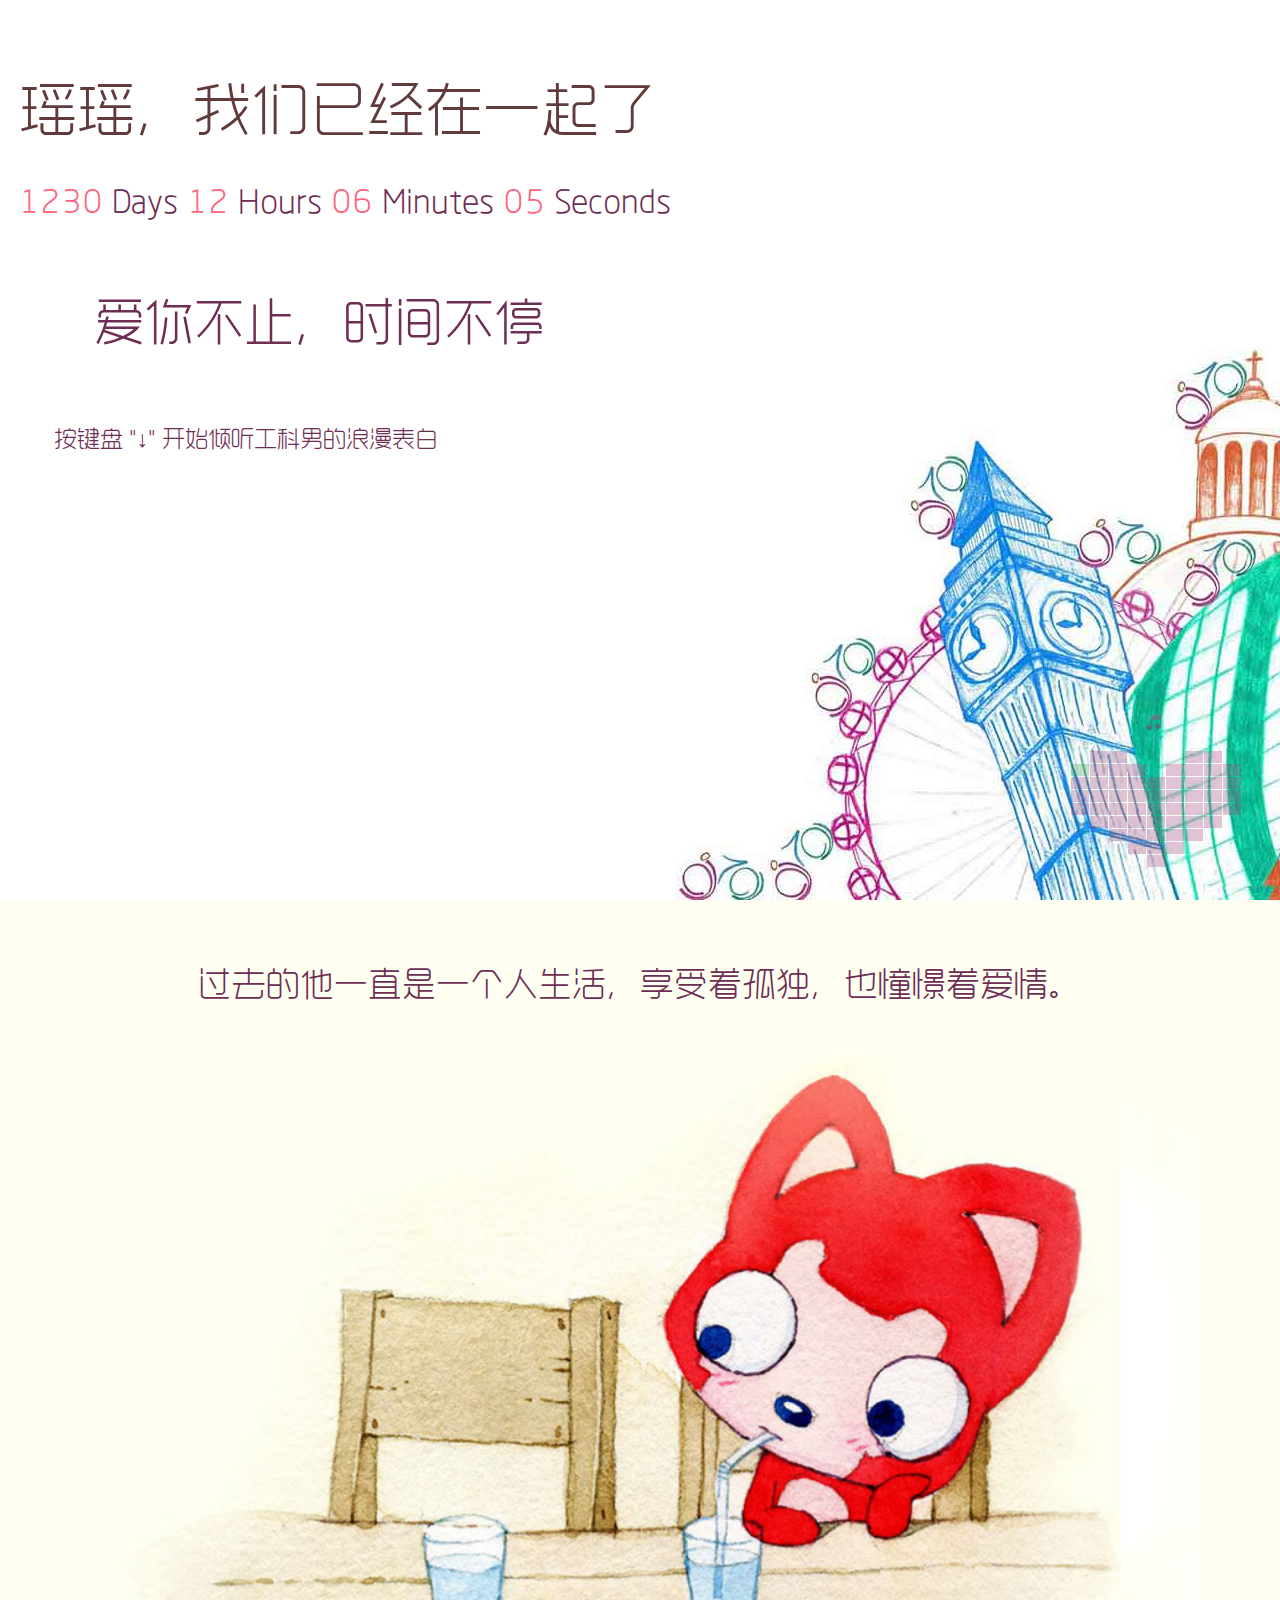
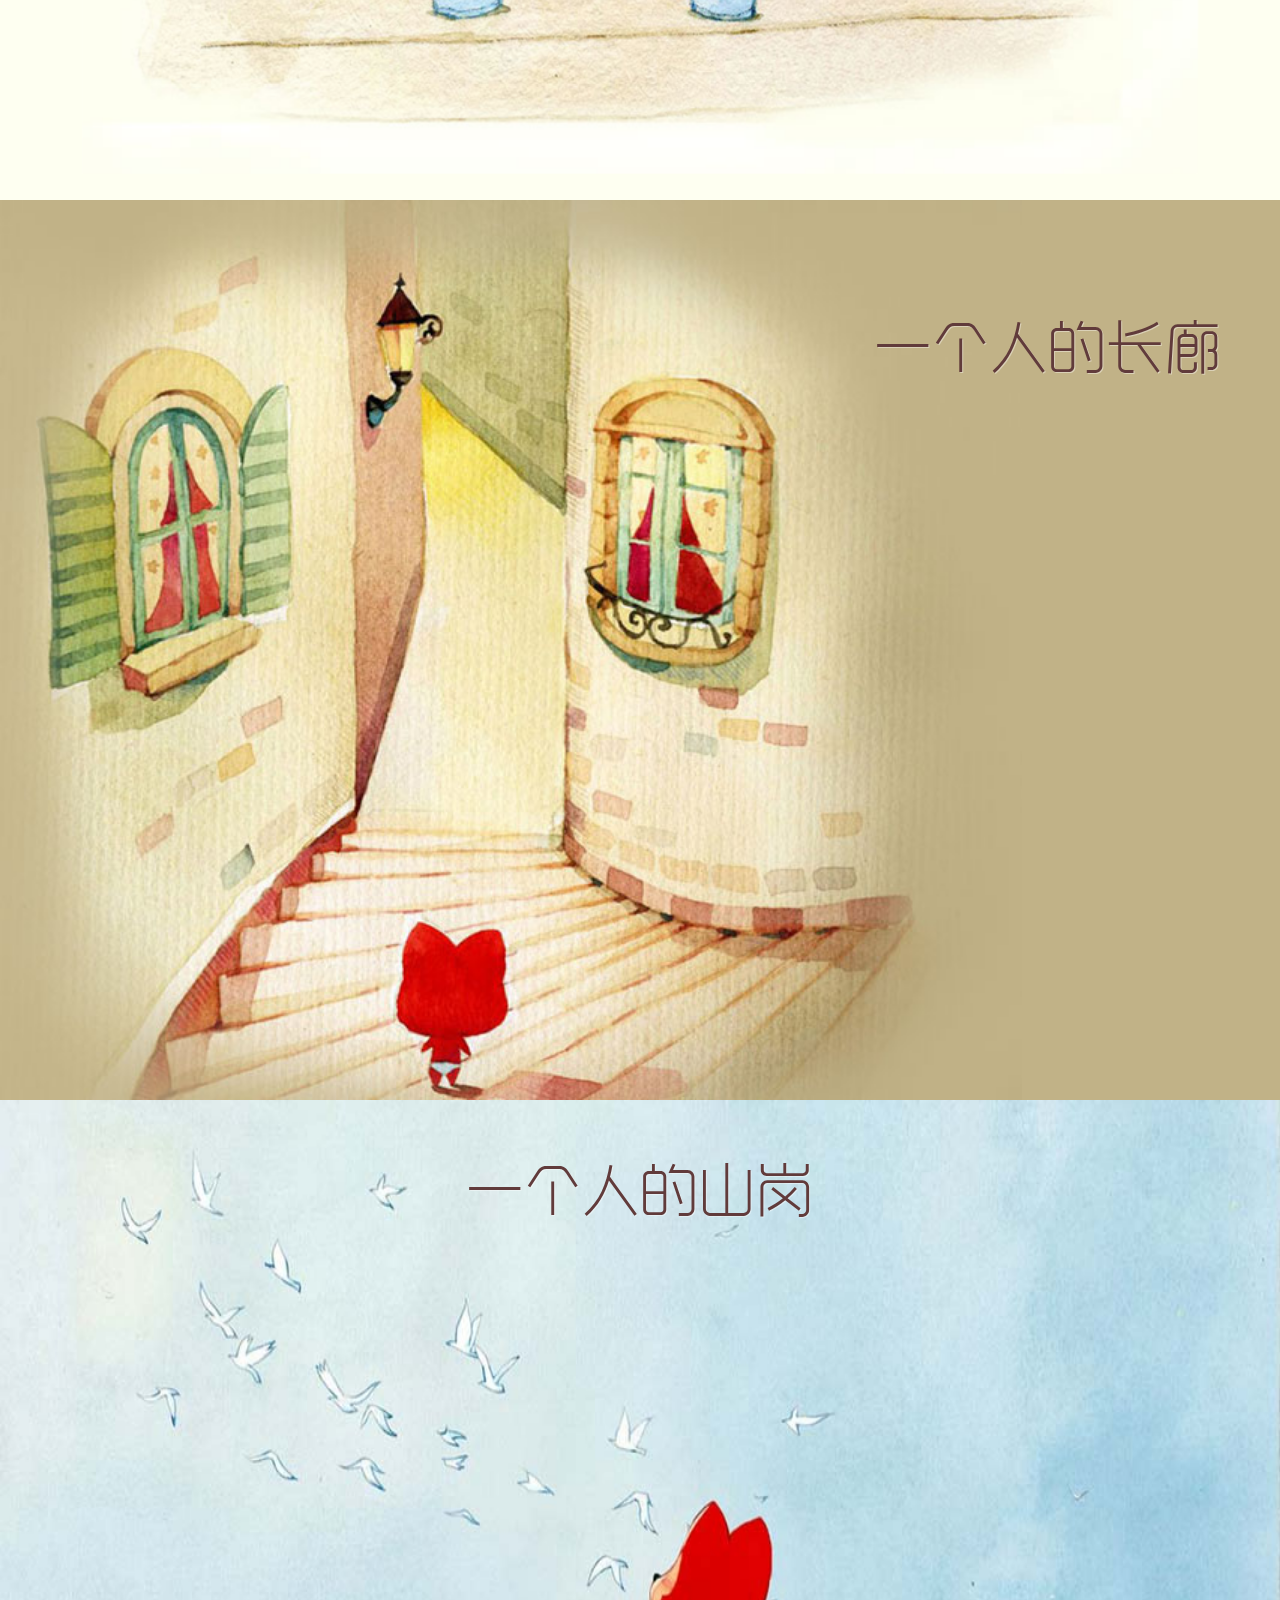
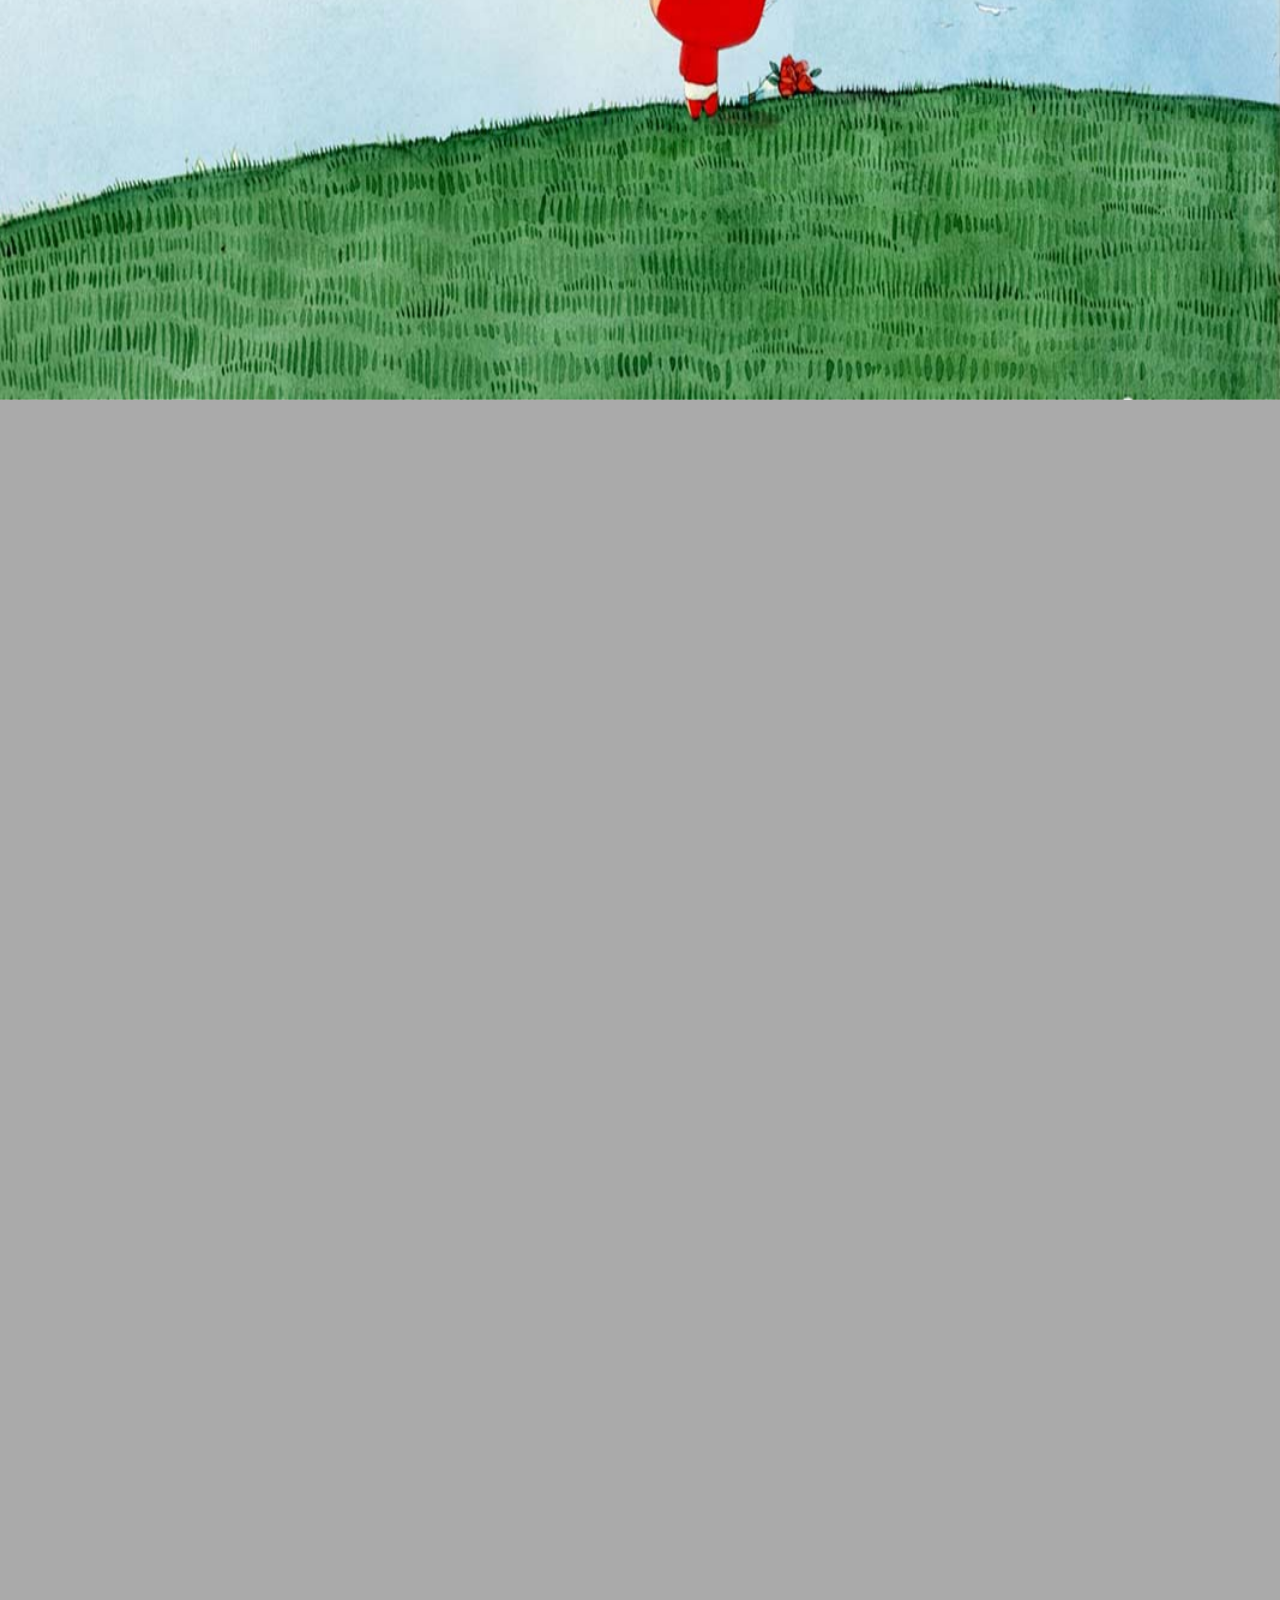
==== commit e3563c59: "LL LOVE XSY" ====
--- a/index.htm
+++ b/index.htm
@@ -22,285 +22,339 @@
 	<meta name="description" content="这是XXX为XXX表白制作的表白网站">
 	<title>林陆 LOVE 邢诗瑶</title>
 	<link rel="stylesheet" href="all.min.css" >
+	<style>
+		h2 {
+			font-size: 220%;
+			font-weight: 400;
+		}
+
+		.content {
+			position: absolute;
+			width: 100%;
+			top: 40%;
+			transform: translate(0, -50%);
+			text-align: center;
+		}
+
+		.timer {
+			font-size: 180%;
+			line-height: 1.5;
+			margin: 1em 0;
+		}
+
+		.timer b {
+			color: rgb(253, 99, 125);
+		}
+	</style>
 </head>
 <body>
-	<div class="flowtime">
-		<div class="ft-section section-1" data-id="section-1">
-			<div id="/section-1/page-1" class="ft-page page-1" data-id="page-1">
-				<p class="text1"><span id="text-75" contenteditable="true">林陆</span> ❤ <span id="text-76" contenteditable="true">邢诗瑶</span> <span id="text-77" contenteditable="true">一生一世</span></p>
-				<p class="text2">按键盘 "↓" <span id="text-78" contenteditable="true">开始倾听工科男的浪漫表白</span></p>
+<div class="flowtime">
+	<div class="ft-section section-1" data-id="section-1">
+		<div id="/section-1/page-1" class="ft-page page-1" data-id="page-1">
+			<h2>瑶瑶，我们已经在一起了</h2>
+			<div class="timer">
+				<b id="d"></b> Days <b id="h"></b> Hours <b id="m"></b> Minutes <b id="s"></b> Seconds
 			</div>
-			<div id="/section-1/page-2" class="ft-page page-2" data-id="page-2">
-				<p class="top-text" id="text-1" contenteditable="true">过去的他一直是一个人生活，享受着孤独，也憧憬着爱情。</p>
-				<img src="img/iali63.jpg" tppabs="img/iali63.jpg"  alt="过去的XX一直是一个人生活，享受着孤独，也憧憬着爱情。" />
-			</div>
-			<div id="/section-1/page-3" class="ft-page page-3 left-img" data-id="page-3">
-				<h2 class="text" id="text-2" contenteditable="true">一个人的长廊</h2>
-				<img src="img/iali35.jpg" tppabs="img/iali35.jpg"  alt="一个人的长廊"/>
-			</div>
-			<div id="/section-1/page-4" class="ft-page page-4 full-img" data-id="page-4">
-				<h2 class="center-text" id="text-3" contenteditable="true">一个人的山岗</h2>
-				<img src="img/iali6.jpg" tppabs="img/iali6.jpg"  alt="一个人的山岗" />
-			</div>
-		</div>
-		<div class="ft-section section-2" data-id="section-2">
-			<div id="/section-2/page-1" class="ft-page page-5 full-img" data-id="page-1">
-				<h2 class="center-text" id="text-4" contenteditable="true">一个人的地铁</h2>
-				<img src="img/iali19.jpg" tppabs="img/iali19.jpg"  alt="一个人的地铁" />
-			</div>
-			<div id="/section-2/page-2" class="ft-page page-6" data-id="page-2">
-				<h2 class="center-text" id="text-5" contenteditable="true">一个人的游乐场</h2>
-				<img src="img/iali29.jpg" tppabs="img/iali29.jpg" alt="一个人的游乐场"/>
-			</div>
-			<div id="/section-2/page-3" class="ft-page page-7" data-id="page-3">
-				<h3 id="text-6" contenteditable="true">但他依然乐观，微笑着，等待着</h3>
-				<img src="img/iali60.jpg" tppabs="img/iali60.jpg"  alt="但他依然乐观，微笑着，等待着"/>
-			</div>
-			<div id="/section-2/page-4" class="ft-page page-8 full-img" data-id="page-4">
-				<h3 id="text-7" contenteditable="true">生活难免有风风雨雨</h3>
-				<img src="img/iali51.jpg" tppabs="img/iali51.jpg" alt="生活难免有风风雨雨" />
-			</div>
-			<div id="/section-2/page-5" class="ft-page page-9" data-id="page-5">
-				<h3 id="text-8" contenteditable="true">他总是能够轻松的应对</h3>
-				<img src="img/iali5.jpg" tppabs="img/iali5.jpg" />
-			</div>
-			<div id="/section-2/page-6" class="ft-page page-10" data-id="page-6">
-				<h3 id="text-9" contenteditable="true">并且面带阳光、自信的笑容</h3>
-				<img src="img/iali22.jpg" tppabs="img/iali22.jpg" />
-			</div>
-		</div>
-		<div class="ft-section section-3" data-id="section-3">
-			<div id="/section-3/page-1" class="ft-page page-11 full-img" data-id="page-1">
-				<h3 id="text-10" contenteditable="true">生活也不会总是一帆风顺</h3>
-				<img src="img/iali24.jpg" tppabs="img/iali24.jpg"  />
-			</div>
-			<div id="/section-3/page-2" class="ft-page page-12" data-id="page-2">
-				<h3><span id="text-11" contenteditable="true">但他每次都能勇敢的面对</span><br /><span id="text-12" contenteditable="true">随时准备接受生活的挑战</span></h3>
-				<img src="img/iali25.jpg" tppabs="img/iali25.jpg" />
-			</div>
-			<div id="/section-3/page-3" class="ft-page page-13" data-id="page-3">
-				<img src="img/iali64.jpg" tppabs="img/iali64.jpg" alt='可是小明的爱情又在哪里呢？' />
-				<h3 id="text-13" contenteditable="true">可是他的爱情又在哪里呢？</h3>
-			</div>
-			<div id="/section-3/page-4" class="ft-page page-14 left-img" data-id="page-4">
-				<h3 id="text-14" contenteditable="true">在镜子里面吗？他不敢相信</h3>
-				<img src="img/iali46.jpg" tppabs="img/iali46.jpg" />
-			</div>
-			<div id="/section-3/page-5" class="ft-page page-15 left-img" data-id="page-5">
-				<h3><span id="text-15" contenteditable="true">他去问大树，我的爱情在哪里？</span><br /><span id="text-16" contenteditable="true">大树告诉他，也许就在不远的地方</span></h3>
-				<img src="img/iali45.jpg" tppabs="img/iali45.jpg" />
-			</div>
-			<div id="/section-3/page-6" class="ft-page page-16 left-img" data-id="page-6">
-				<h3><span id="text-17" contenteditable="true">于是，他一个人继续向前走</span><br /><span id="text-18" contenteditable="true">走在茫茫的雪地上</span></h3>
-				<img src="img/iali66.jpg" tppabs="img/iali66.jpg" />
-			</div>
-			<div id="/section-3/page-7" class="ft-page page-17 top-text" data-id="page-7">
-				<h3 id="text-19" contenteditable="true">直到有一天LL与XSY相遇了</h3>
-				<img src="img/iali16.jpg" tppabs="img/iali16.jpg" />
-			</div>
-		</div>
-		<div class="ft-section section-4" data-id="section-4">
-			<div id="/section-4/page-1" class="ft-page page-18 full-img" data-id="page-1">
-				<p class="text" id="text-20" contenteditable="true">LL喜欢XSY，非常非常的喜欢，因为XSY的出现，LL脸上有了更加灿烂的笑容</p>
-				<img src="img/iali11.jpg" tppabs="img/iali11.jpg"  />
-			</div>
-			<div id="/section-4/page-2" class="ft-page page-19" data-id="page-2">
-				<h3 id="text-21" contenteditable="true">可是XX会喜欢XX吗？</h3>
-				<img src="img/iali75.jpg" tppabs="img/iali75.jpg" />
-			</div>
-			<div id="/section-4/page-3" class="ft-page page-20" data-id="page-3">
-				<img src="img/iali59.png" tppabs="img/iali59.png" />
-				<h3 id="text-22" contenteditable="true">XX想。。。</h3>
-				<img src="img/iali9.jpg" tppabs="img/iali9.jpg" />
-			</div>
-			<div id="/section-4/page-4" class="ft-page page-21" data-id="page-4">
-				<h3 id="text-23" contenteditable="true">XX想和XX在一起</h3>
-				<img src="img/iali59.png" tppabs="img/iali59.png" />
-			</div>
-			<div id="/section-4/page-5" class="ft-page page-22 left-img" data-id="page-5">
-				<h3 id="text-24" contenteditable="true">然后XX会经常去找XX</h3>
-				<img src="img/iali4.jpg" tppabs="img/iali4.jpg" />
-			</div>
-			<div id="/section-4/page-6" class="ft-page page-23 left-img" data-id="page-6">
-				<h3 id="text-25" contenteditable="true">然后两个人一起出去玩</h3>
-				<img src="img/iali44.jpg" tppabs="img/iali44.jpg" />
-			</div>
-			<div id="/section-4/page-7" class="ft-page page-24 full-img" data-id="page-7">	
-				<h3 id="text-26" contenteditable="true">晚上XX会把XX送回家</h3>
-				<img src="img/iali32.jpg" tppabs="img/iali32.jpg" />
-			</div>
-		</div>
-		<div class="ft-section section-5" data-id="section-5">
-			<div id="/section-5/page-1" class="ft-page page-25 left-img" data-id="page-1">
-				<h3><span id="text-27" contenteditable="true">直到很晚</span><br /><span id="text-28" contenteditable="true">XX再一个人回家</span></h3>
-				<img src="img/iali37.jpg" tppabs="img/iali37.jpg" />
-			</div>
-			<div id="/section-5/page-2" class="ft-page page-26 top-text" data-id="page-2">
-				<h3 id="text-29" contenteditable="true">然后高兴地进入梦乡，在梦中还会和XX在一起</h3>
-				<img src="img/iali10.gif" tppabs="img/iali10.gif" />
-			</div>
-			<div id="/section-5/page-3" class="ft-page page-27" data-id="page-3">
-				<h3 id="text-30" contenteditable="true">XX想成为了XX的逛街助手</h3>
-				<img src="img/iali67.jpg" tppabs="img/iali67.jpg"  />
-			</div>
-			<div id="/section-5/page-4" class="ft-page page-28" data-id="page-4">
-				<h3 id="text-31" contenteditable="true">然后，XX和XX一起去很多地方玩</h3>
-				<img src="img/iali40.jpg" tppabs="img/iali40.jpg" />
-			</div>
-			<div id="/section-5/page-5" class="ft-page page-29" data-id="page-5">
-				<h3 id="text-32" contenteditable="true">XX也想和XX一块成为一对吃货</h3>
-				<img src="img/iali12.jpg" tppabs="img/iali12.jpg" />
-			</div>
-			<div id="/section-5/page-6" class="ft-page page-30" data-id="page-6">
-				<h3 id="text-33" contenteditable="true">再然后，他们会搬到了一起</h3>
-				<img src="img/iali76.gif" tppabs="img/iali76.gif" />
-			</div>
-			<div id="/section-5/page-7" class="ft-page page-31" data-id="page-7">
-				<h3 id="text-34" contenteditable="true">再然后，XX会开始学习她的技能</h3>
-				<img src="img/iali77.jpg" tppabs="img/iali77.jpg" />
-			</div>
-		</div>
-		<div class="ft-section section-6" data-id="section-6">
-			<div id="/section-6/page-1" class="ft-page page-32" data-id="page-1">
-				<h3 id="text-35" contenteditable="true">煮饭</h3>
-				<img src="img/iali62.jpg" tppabs="img/iali62.jpg"  />
-			</div>
-			<div id="/section-6/page-2" class="ft-page page-33 top-text" data-id="page-2">
-				<h3 id="text-36" contenteditable="true">那时候，每天早上，他们吃着自己做的美食</h3>
-				<img src="img/iali3.jpg" tppabs="img/iali3.jpg" />
-			</div>
-			<div id="/section-6/page-3" class="ft-page page-34 left-img" data-id="page-3">
-				<h3 id="text-37" contenteditable="true">然后在同一个站台，高高兴兴的一起上班</h3>
-			</div>
-			<div id="/section-6/page-4" class="ft-page page-35" data-id="page-4">
-				<h3><span id="text-38" contenteditable="true">XX会感觉自己好幸福。</span><br /><span id="text-39" contenteditable="true">因为自己有了家</span><br /><span id="text-40" contenteditable="true">那个有XX在的地方</span></h3>
-				<img src="img/iali8.gif" tppabs="img/iali8.gif" />
-			</div>
-			<div id="/section-6/page-5" class="ft-page page-36 full-img" data-id="page-5">
-				<h3 id="text-41" contenteditable="true">他们可能偶尔也会吵架</h3>
-				<img src="img/iali31.jpg" tppabs="img/iali31.jpg" />
-			</div>
-			<div id="/section-6/page-6" class="ft-page page-37 left-img" data-id="page-6">
-				<h3 id="text-42" contenteditable="true">XX不想这样</h3>
-				<img src="img/iali49.jpg" tppabs="img/iali49.jpg" />
-			</div>
-			<div id="/section-6/page-7" class="ft-page page-38 bottom-text" data-id="page-7">
-				<img src="img/iali21.jpg" tppabs="img/iali21.jpg" />
-				<h3 id="text-43" contenteditable="true">一定是我有什么做的不对，XX会这么想</h3>
-			</div>
-		</div>
-		<div class="ft-section section-7" data-id="section-7">
-			<div id="/section-7/page-1" class="ft-page page-39 left-img" data-id="page-1">
-				<h3 id="text-44" contenteditable="true">如果没有XX在身边，窗外就没有风景</h3>
-				<img src="img/iali2.jpg" tppabs="img/iali2.jpg" />
-			</div>
-			<div id="/section-7/page-2" class="ft-page page-40" data-id="page-2">
-				<h3 id="text-45" contenteditable="true">如果没有XX在身后</h3>
-				<img src="img/iali14.jpg" tppabs="img/iali14.jpg"  />
-			</div>
-			<div id="/section-7/page-3" class="ft-page page-41" data-id="page-3">
-				<img src="img/iali30_1.jpg" tppabs="img/iali30_1.jpg" class='img1'/>
-				<img src="img/iali30_2.jpg" tppabs="img/iali30_2.jpg" class='img2'/>
-				<h3 id="text-46" contenteditable="true"> XX又怎会飞的更高更远</h3>
-			</div>
-			<div id="/section-7/page-4" class="ft-page page-42" data-id="page-4">
-				<h3><span id="text-47" contenteditable="true">XX不想这样。他要为XX改变自己</span><br /><span id="text-48" contenteditable="true">XX不知道XX喜欢什么，但他一定会满足她的一切。</span></h3>
-				<img src="img/iali69.jpg" tppabs="img/iali69.jpg"  />
-			</div>
-			<div id="/section-7/page-5" class="ft-page page-43" data-id="page-5">
-				<img src="img/iali42.jpg" tppabs="img/iali42.jpg" />
-				<h3 id="text-49" contenteditable="true">我愿意一直陪伴着你</h3>
-			</div>
-			<div id="/section-7/page-6" class="ft-page page-44 left-img" data-id="page-6">
-				<h3><span id="text-50" contenteditable="true">爱情就像花草一样</span><br /><span id="text-51" contenteditable="true">需要用包容来浇灌</span></h3>
-				<img src="img/iali0.jpg" tppabs="img/iali0.jpg" />
-			</div>
-			<div id="/section-7/page-7" class="ft-page page-45 left-img" data-id="page-7">
-				<h3><span id="text-52" contenteditable="true">直到一天，XX不想让自己后悔</span><br /><span id="text-53" contenteditable="true">XX开始准备一份惊喜</span></h3>
-				<img src="img/iali18.jpg" tppabs="img/iali18.jpg" />
-			</div>
-		</div>
-		<div class="ft-section section-8" data-id="section-8">
-			<div id="/section-8/page-1" class="ft-page page-46" data-id="page-1">
-				<img src="img/iali57.gif" tppabs="img/iali57.gif" />
-				<h3>
-					<span id="text-54" contenteditable="true">看着惊喜一点点准备好了</span>
-					<span id="text-55" contenteditable="true">XX好开心</span>
-					<span id="text-56" contenteditable="true">因为他想象着XX看到时</span>
-					<span id="text-57" contenteditable="true">开心的样子</span>
-				</h3>
-			</div>
-			<div id="/section-8/page-2" class="ft-page page-47 top-text" data-id="page-2">
-				<img src="img/iali58.jpg" tppabs="img/iali58.jpg" />
-				<h3>
-					<span id="text-58" contenteditable="true">想想未来他们或许</span>
-                    <span id="text-59" contenteditable="true">会有一辈子</span>
-					<span id="text-59" contenteditable="true">XX好开心</span>
-					<span id="text-60" contenteditable="true">或许他可以和XX一起</span>
-					<span id="text-61" contenteditable="true">去全世界好多地方玩</span></h3>
-				
-			</div>
-			<div id="/section-8/page-3" class="ft-page page-48 left-img" data-id="page-3">
-				<p><span id="text-62" contenteditable="true">XX也会继续努力</span><br /><span id="text-63" contenteditable="true">为了他和XX的梦之城堡</span></p>
-				<img src="img/iali65.jpg" tppabs="img/iali65.jpg"  />
-			</div>
-			<div id="/section-8/page-4" class="ft-page page-49 full-img" data-id="page-4">
+			<p class="text2" style="font-size:50px;margin-bottom: 80px">爱你不止，时间不停</p>
+			<p class="text2">按键盘 "↓" <span id="text-78" contenteditable="true">开始倾听工科男的浪漫表白</span></p>
+		</div>
+		<div id="/section-1/page-2" class="ft-page page-2" data-id="page-2">
+			<p class="top-text" id="text-1" contenteditable="true">过去的他一直是一个人生活，享受着孤独，也憧憬着爱情。</p>
+			<img src="img/iali63.jpg" tppabs="img/iali63.jpg"  alt="过去的XX一直是一个人生活，享受着孤独，也憧憬着爱情。" />
+		</div>
+		<div id="/section-1/page-3" class="ft-page page-3 left-img" data-id="page-3">
+			<h2 class="text" id="text-2" contenteditable="true">一个人的长廊</h2>
+			<img src="img/iali35.jpg" tppabs="img/iali35.jpg"  alt="一个人的长廊"/>
+		</div>
+		<div id="/section-1/page-4" class="ft-page page-4 full-img" data-id="page-4">
+			<h2 class="center-text" id="text-3" contenteditable="true">一个人的山岗</h2>
+			<img src="img/iali6.jpg" tppabs="img/iali6.jpg"  alt="一个人的山岗" />
+		</div>
+	</div>
+	<div class="ft-section section-2" data-id="section-2">
+		<div id="/section-2/page-1" class="ft-page page-5 full-img" data-id="page-1">
+			<h2 class="center-text" id="text-4" contenteditable="true">一个人的地铁</h2>
+			<img src="img/iali19.jpg" tppabs="img/iali19.jpg"  alt="一个人的地铁" />
+		</div>
+		<div id="/section-2/page-2" class="ft-page page-6" data-id="page-2">
+			<h2 class="center-text" id="text-5" contenteditable="true">一个人的游乐场</h2>
+			<img src="img/iali29.jpg" tppabs="img/iali29.jpg" alt="一个人的游乐场"/>
+		</div>
+		<div id="/section-2/page-3" class="ft-page page-7" data-id="page-3">
+			<h3 id="text-6" contenteditable="true">但他依然乐观，微笑着，等待着</h3>
+			<img src="img/iali60.jpg" tppabs="img/iali60.jpg"  alt="但他依然乐观，微笑着，等待着"/>
+		</div>
+		<div id="/section-2/page-4" class="ft-page page-8 full-img" data-id="page-4">
+			<h3 id="text-7" contenteditable="true">生活难免有风风雨雨</h3>
+			<img src="img/iali51.jpg" tppabs="img/iali51.jpg" alt="生活难免有风风雨雨" />
+		</div>
+		<div id="/section-2/page-5" class="ft-page page-9" data-id="page-5">
+			<h3 id="text-8" contenteditable="true">他总是能够轻松的应对</h3>
+			<img src="img/iali5.jpg" tppabs="img/iali5.jpg" />
+		</div>
+		<div id="/section-2/page-6" class="ft-page page-10" data-id="page-6">
+			<h3 id="text-9" contenteditable="true">并且面带阳光、自信的笑容</h3>
+			<img src="img/iali22.jpg" tppabs="img/iali22.jpg" />
+		</div>
+	</div>
+	<div class="ft-section section-3" data-id="section-3">
+		<div id="/section-3/page-1" class="ft-page page-11 full-img" data-id="page-1">
+			<h3 id="text-10" contenteditable="true">生活也不会总是一帆风顺</h3>
+			<img src="img/iali24.jpg" tppabs="img/iali24.jpg"  />
+		</div>
+		<div id="/section-3/page-2" class="ft-page page-12" data-id="page-2">
+			<h3><span id="text-11" contenteditable="true">但他每次都能勇敢的面对</span><br /><span id="text-12" contenteditable="true">随时准备接受生活的挑战</span></h3>
+			<img src="img/iali25.jpg" tppabs="img/iali25.jpg" />
+		</div>
+		<div id="/section-3/page-3" class="ft-page page-13" data-id="page-3">
+			<img src="img/iali64.jpg" tppabs="img/iali64.jpg" alt='可是小明的爱情又在哪里呢？' />
+			<h3 id="text-13" contenteditable="true">可是他的爱情又在哪里呢？</h3>
+		</div>
+		<div id="/section-3/page-4" class="ft-page page-14 left-img" data-id="page-4">
+			<h3 id="text-14" contenteditable="true">在镜子里面吗？他不敢相信</h3>
+			<img src="img/iali46.jpg" tppabs="img/iali46.jpg" />
+		</div>
+		<div id="/section-3/page-5" class="ft-page page-15 left-img" data-id="page-5">
+			<h3><span id="text-15" contenteditable="true">他去问大树，我的爱情在哪里？</span><br /><span id="text-16" contenteditable="true">大树告诉他，也许就在不远的地方</span></h3>
+			<img src="img/iali45.jpg" tppabs="img/iali45.jpg" />
+		</div>
+		<div id="/section-3/page-6" class="ft-page page-16 left-img" data-id="page-6">
+			<h3><span id="text-17" contenteditable="true">于是，他一个人继续向前走</span><br /><span id="text-18" contenteditable="true">走在茫茫的雪地上</span></h3>
+			<img src="img/iali66.jpg" tppabs="img/iali66.jpg" />
+		</div>
+		<div id="/section-3/page-7" class="ft-page page-17 top-text" data-id="page-7">
+			<h3 id="text-19" contenteditable="true">直到有一天林陆与邢诗瑶相遇了</h3>
+			<img src="img/iali16.jpg" tppabs="img/iali16.jpg" />
+		</div>
+	</div>
+	<div class="ft-section section-4" data-id="section-4">
+		<div id="/section-4/page-1" class="ft-page page-18 full-img" data-id="page-1">
+			<p class="text" id="text-20" contenteditable="true">LL喜欢XSY，非常非常的喜欢，因为XSY的出现，LL脸上有了更加灿烂的笑容</p>
+			<img src="img/iali11.jpg" tppabs="img/iali11.jpg"  />
+		</div>
+		<div id="/section-4/page-2" class="ft-page page-19" data-id="page-2">
+			<h3 id="text-21" contenteditable="true">他不再感到孤独</h3>
+			<img src="img/iali75.jpg" tppabs="img/iali75.jpg" />
+		</div>
+		<div id="/section-4/page-3" class="ft-page page-20" data-id="page-3">
+			<img src="img/iali59.png" tppabs="img/iali59.png" />
+			<h3 id="text-22" contenteditable="true">他想。。。</h3>
+			<img src="img/iali9.jpg" tppabs="img/iali9.jpg" />
+		</div>
+		<div id="/section-4/page-4" class="ft-page page-21" data-id="page-4">
+			<h3 id="text-23" contenteditable="true">他想和她一直在一起</h3>
+			<img src="img/iali59.png" tppabs="img/iali59.png" />
+		</div>
+		<div id="/section-4/page-5" class="ft-page page-22 left-img" data-id="page-5">
+			<h3 id="text-24" contenteditable="true">每时每刻都想要去见到她</h3>
+			<img src="img/iali4.jpg" tppabs="img/iali4.jpg" />
+		</div>
+		<div id="/section-4/page-6" class="ft-page page-23 left-img" data-id="page-6">
+			<h3 id="text-25" contenteditable="true">然后两个人一起出去玩</h3>
+			<img src="img/iali44.jpg" tppabs="img/iali44.jpg" />
+		</div>
+		<div id="/section-4/page-7" class="ft-page page-24 full-img" data-id="page-7">
+			<h3 id="text-26" contenteditable="true">一起憧憬未来</h3>
+			<img src="img/iali32.jpg" tppabs="img/iali32.jpg" />
+		</div>
+	</div>
+	<div class="ft-section section-5" data-id="section-5">
+		<div id="/section-5/page-1" class="ft-page page-25 left-img" data-id="page-1">
+			<h3><span id="text-27" contenteditable="true">直到很晚</span><br /><span id="text-28" contenteditable="true">他再一个人回家</span></h3>
+			<img src="img/iali37.jpg" tppabs="img/iali37.jpg" />
+		</div>
+		<div id="/section-5/page-2" class="ft-page page-26 top-text" data-id="page-2">
+			<h3 id="text-29" contenteditable="true">然后高兴地进入梦乡，在梦中还会和她在一起</h3>
+			<img src="img/iali10.gif" tppabs="img/iali10.gif" />
+		</div>
+		<div id="/section-5/page-3" class="ft-page page-27" data-id="page-3">
+			<h3 id="text-30" contenteditable="true">LL想给XSY买好多好多的礼物</h3>
+			<img src="img/iali67.jpg" tppabs="img/iali67.jpg"  />
+		</div>
+		<div id="/section-5/page-4" class="ft-page page-28" data-id="page-4">
+			<h3 id="text-31" contenteditable="true">然后，LL和XSY一起去很多地方玩</h3>
+			<img src="img/iali40.jpg" tppabs="img/iali40.jpg" />
+		</div>
+		<div id="/section-5/page-5" class="ft-page page-29" data-id="page-5">
+			<h3 id="text-32" contenteditable="true">LL也想和XSY一块成为一对吃货</h3>
+			<img src="img/iali12.jpg" tppabs="img/iali12.jpg" />
+		</div>
+		<div id="/section-5/page-6" class="ft-page page-30" data-id="page-6">
+			<h3 id="text-33" contenteditable="true">再然后，他们住到了一起</h3>
+			<img src="img/iali76.gif" tppabs="img/iali76.gif" />
+		</div>
+		<div id="/section-5/page-7" class="ft-page page-31" data-id="page-7">
+			<h3 id="text-34" contenteditable="true">再然后，XSY会开始学习她的技能</h3>
+			<img src="img/iali77.jpg" tppabs="img/iali77.jpg" />
+		</div>
+	</div>
+	<div class="ft-section section-6" data-id="section-6">
+		<div id="/section-6/page-1" class="ft-page page-32" data-id="page-1">
+			<h3 id="text-35" contenteditable="true">煮饭</h3>
+			<img src="img/iali62.jpg" tppabs="img/iali62.jpg"  />
+		</div>
+		<div id="/section-6/page-2" class="ft-page page-33 top-text" data-id="page-2">
+			<h3 id="text-36" contenteditable="true">那时候，晚上，他们会吃着自己做的美食</h3>
+			<img src="img/iali3.jpg" tppabs="img/iali3.jpg" />
+		</div>
+		<div id="/section-6/page-3" class="ft-page page-34 left-img" data-id="page-3">
+			<h3 id="text-37" contenteditable="true">然后在同一个站台，高高兴兴的一起去游玩</h3>
+		</div>
+		<div id="/section-6/page-4" class="ft-page page-35" data-id="page-4">
+			<h3><span id="text-38" contenteditable="true">LL会感觉自己好幸福。</span><br /><span id="text-39" contenteditable="true">因为自己有了家</span><br /><span id="text-40" contenteditable="true">那个有XSY在的地方</span></h3>
+			<img src="img/iali8.gif" tppabs="img/iali8.gif" />
+		</div>
+		<div id="/section-6/page-5" class="ft-page page-36 full-img" data-id="page-5">
+			<h3 id="text-41" contenteditable="true">他们可能偶尔也会吵架</h3>
+			<img src="img/iali31.jpg" tppabs="img/iali31.jpg" />
+		</div>
+		<div id="/section-6/page-6" class="ft-page page-37 left-img" data-id="page-6">
+			<h3 id="text-42" contenteditable="true">LL不想这样</h3>
+			<img src="img/iali49.jpg" tppabs="img/iali49.jpg" />
+		</div>
+		<div id="/section-6/page-7" class="ft-page page-38 bottom-text" data-id="page-7">
+			<img src="img/iali21.jpg" tppabs="img/iali21.jpg" />
+			<h3 id="text-43" contenteditable="true">一定是我有什么做的不对，LL会这么想</h3>
+		</div>
+	</div>
+	<div class="ft-section section-7" data-id="section-7">
+		<div id="/section-7/page-1" class="ft-page page-39 left-img" data-id="page-1">
+			<h3 id="text-44" contenteditable="true">如果没有XSY在身边，窗外就没有风景</h3>
+			<img src="img/iali2.jpg" tppabs="img/iali2.jpg" />
+		</div>
+		<div id="/section-7/page-2" class="ft-page page-40" data-id="page-2">
+			<h3 id="text-45" contenteditable="true">如果没有XSY在身后</h3>
+			<img src="img/iali14.jpg" tppabs="img/iali14.jpg"  />
+		</div>
+		<div id="/section-7/page-3" class="ft-page page-41" data-id="page-3">
+			<img src="img/iali30_1.jpg" tppabs="img/iali30_1.jpg" class='img1'/>
+			<img src="img/iali30_2.jpg" tppabs="img/iali30_2.jpg" class='img2'/>
+			<h3 id="text-46" contenteditable="true"> LL又怎会飞的更高更远</h3>
+		</div>
+		<div id="/section-7/page-4" class="ft-page page-42" data-id="page-4">
+			<h3><span id="text-47" contenteditable="true">LL不想这样。他要为XSY改变自己</span><br /><span id="text-48" contenteditable="true">LL不知道XSY喜欢什么，但他一定会满足她的一切。</span></h3>
+			<img src="img/iali69.jpg" tppabs="img/iali69.jpg"  />
+		</div>
+		<div id="/section-7/page-5" class="ft-page page-43" data-id="page-5">
+			<img src="img/iali42.jpg" tppabs="img/iali42.jpg" />
+			<h3 id="text-49" contenteditable="true">我愿意一直陪伴着你</h3>
+		</div>
+		<div id="/section-7/page-6" class="ft-page page-44 left-img" data-id="page-6">
+			<h3><span id="text-50" contenteditable="true">爱情就像花草一样</span><br /><span id="text-51" contenteditable="true">需要用包容来浇灌</span></h3>
+			<img src="img/iali0.jpg" tppabs="img/iali0.jpg" />
+		</div>
+		<div id="/section-7/page-7" class="ft-page page-45 left-img" data-id="page-7">
+			<h3><span id="text-52" contenteditable="true">直到一天，LL不想让自己后悔</span><br /><span id="text-53" contenteditable="true">LL开始准备一份惊喜</span></h3>
+			<img src="img/iali18.jpg" tppabs="img/iali18.jpg" />
+		</div>
+	</div>
+	<div class="ft-section section-8" data-id="section-8">
+		<div id="/section-8/page-1" class="ft-page page-46" data-id="page-1">
+			<img src="img/iali57.gif" tppabs="img/iali57.gif" />
+			<h3>
+				<span id="text-54" contenteditable="true">看着惊喜一点点准备好了</span>
+				<span id="text-55" contenteditable="true">LL好开心</span>
+				<span id="text-56" contenteditable="true">因为他想象着XSY看到时</span>
+				<span id="text-57" contenteditable="true">开心的样子</span>
+			</h3>
+		</div>
+		<div id="/section-8/page-2" class="ft-page page-47 top-text" data-id="page-2">
+			<img src="img/iali58.jpg" tppabs="img/iali58.jpg" />
+			<h3>
+				<span id="text-58" contenteditable="true">想想未来他们</span>
+				<span id="text-59" contenteditable="true">会有一辈子</span>
+				<span id="text-59" contenteditable="true">LL好开心</span>
+				<span id="text-60" contenteditable="true">或许他可以和XSY一起</span>
+				<span id="text-61" contenteditable="true">去全世界好多地方玩</span></h3>
+
+		</div>
+		<div id="/section-8/page-3" class="ft-page page-48 left-img" data-id="page-3">
+			<p><span id="text-62" contenteditable="true">LL也会继续努力</span><br /><span id="text-63" contenteditable="true">为了他们的未来</span></p>
+			<img src="img/iali65.jpg" tppabs="img/iali65.jpg"  />
+		</div>
+		<div id="/section-8/page-4" class="ft-page page-49 full-img" data-id="page-4">
+			<p class="text" style="right: 30%">
+				<span class='text' id="text-64" contenteditable="true">LL很幸福，因为他遇到了XSY。他相信后面的每天都会是快乐的</span><br />
+				<span class='text' id="text-65" contenteditable="true">简简单单，体会与XSY在一起的每一时刻</span>
+			</p>
 			<img src="img/iali71.jpg" tppabs="img/iali71.jpg" />
-				<p class="text">
-					<span class='text' id="text-64" contenteditable="true">XX很幸福，因为他遇到了XX。他相信后面的每天都会是快乐的</span><br />
-					<span class='text' id="text-65" contenteditable="true">简简单单，体会与XX在一起的每一个刻</span>
-				</p>
-			</div>
-			<div id="/section-8/page-5" class="ft-page page-50" data-id="page-5">
-				<p class='text' id="text-66" contenteditable="true">XX想和XX一起过幸福的生活</p>
-				<img src="img/iali50_1.jpg" tppabs="img/iali50_1.jpg" class='img1' />
-				<img src="img/iali50_2.jpg" tppabs="img/iali50_2.jpg" class='img2' />
-			</div>
-			<div id="/section-8/page-6" class="ft-page page-51" data-id="page-6">
-				<p>
-					<span id="text-67" contenteditable="true">永远有多远？</span><br />
-					<span id="text-68" contenteditable="true">比时间多一秒就是永远，我会永远爱你</span><br />
-					<span id="text-69" contenteditable="true">世界有多大？</span><br />
-					<span id="text-70" contenteditable="true">你走到哪里，世界就有多大</span>
-					</p>
-			</div>
-		</div>
-		<div class="ft-section section-9" data-id="section-9">
-			<div id="/section-9/page-1" class="ft-page page-52 full-img" data-id="page-1">
-				<h3 id="text-71" contenteditable="true">如果三年后你注定是我女朋友，你何不提早行使你的权利</h3>
-				<img src="img/iali20.jpg" tppabs="img/iali20.jpg"  />
-			</div>
-			<div id="/section-9/page-2" class="ft-page page-53" data-id="page-2">
-				<img src="img/iali68.jpg" tppabs="img/iali68.jpg" alt='happy birthday' />
-				<h3 id="text-72" contenteditable="true">我爱你</h3>
-			</div>
-			<div id="/section-9/page-3" class="ft-page page-54 center-img" data-id="page-3" >
-				<div class="center-img">I love you</div>
-			</div>
-			<div id="/section-9/page-4" class="ft-page page-55 right-img" data-id="page-4">
-				<img src="img/14915.jpg" tppabs="img/14915.jpg" />
-				<p class="text">
-					<span id="text-73" contenteditable="true">我相信，XX和XX的故事会一直继续下去。</span><br />
-					<span id="text-74" contenteditable="true">无论精彩、平淡都会是他们喜欢的。</span><br />
-                    <span id="text-74" contenteditable="true">XXX，我爱你</span><br />
-					<br />
-					<br />
-					<span> -- 按“Esc"键有惊喜</span>
-				</p>				
-			</div>
-		</div>
-	</div>
-	<div class="nojavascript">您的浏览器禁用了javascript，无法正常浏览本页面</div>
-	
-
-	<audio id="bgmMusic" src="lovebgm.mp3" autoplay="autoplay" loop preload="auto" type="audio/mp3"></audio>
-
-	
-	<script src="jquery.min.js" tppabs="http://libs.baidu.com/jquery/1.8.3/jquery.min.js"></script>
-	<script src="all.min.js" ></script>
-	<script src="love.min.js" ></script>
-	<div class="mPower"><span id="on" title="点击暂停" style=""></span><span id="off" title="点击播放"  style=""></span></div>
-
-	
+		</div>
+		<div id="/section-8/page-5" class="ft-page page-50" data-id="page-5">
+			<p class='text' id="text-66" contenteditable="true">LL想和XSY一起过幸福的生活</p>
+			<img src="img/iali50_1.jpg" tppabs="img/iali50_1.jpg" class='img1' />
+			<img src="img/iali50_2.jpg" tppabs="img/iali50_2.jpg" class='img2' />
+		</div>
+		<div id="/section-8/page-6" class="ft-page page-51" data-id="page-6">
+			<p>
+				<span id="text-67" contenteditable="true">永远有多远？</span><br />
+				<span id="text-68" contenteditable="true">比时间多一秒就是永远，我会永远爱你</span><br />
+				<span id="text-69" contenteditable="true">世界有多大？</span><br />
+				<span id="text-70" contenteditable="true">你走到哪里，世界就有多大</span>
+			</p>
+		</div>
+	</div>
+	<div class="ft-section section-9" data-id="section-9">
+		<div id="/section-9/page-1" class="ft-page page-52 full-img" data-id="page-1">
+			<h3 id="text-71" contenteditable="true">相濡以沫，长相厮守</h3>
+			<img src="img/iali20.jpg" tppabs="img/iali20.jpg"  />
+		</div>
+		<div id="/section-9/page-2" class="ft-page page-53" data-id="page-2">
+			<img src="img/iali68.jpg" tppabs="img/iali68.jpg" alt='happy birthday' />
+			<h3 id="text-72" contenteditable="true">我爱你</h3>
+		</div>
+		<div id="/section-9/page-3" class="ft-page page-54 center-img" data-id="page-3" >
+			<div class="center-img">I love you</div>
+		</div>
+		<div id="/section-9/page-4" class="ft-page page-55 right-img" data-id="page-4">
+			<img src="img/14915.jpg" tppabs="img/14915.jpg" />
+			<p class="text">
+				<span id="text-73" contenteditable="true">我相信，林陆和邢诗瑶的故事会一直继续下去。</span><br />
+				<span id="text-74" contenteditable="true">无论精彩、平淡都会是他们喜欢的。</span><br />
+				<span id="text-74" contenteditable="true">邢诗瑶，我爱你</span><br />
+				<br />
+				<br />
+				<span> -- 按“Esc"键有惊喜</span>
+			</p>
+		</div>
+	</div>
+</div>
+<div class="nojavascript">您的浏览器禁用了javascript，无法正常浏览本页面</div>
+
+
+<audio id="bgmMusic" src="lovebgm.mp3" autoplay="autoplay" loop preload="auto" type="audio/mp3"></audio>
+
+
+<script src="jquery.min.js" tppabs="http://libs.baidu.com/jquery/1.8.3/jquery.min.js"></script>
+<script src="all.min.js" ></script>
+<script src="love.min.js" ></script>
+
+<script>
+	function timer() {
+		var start = new Date(2023, 2, 14); // 2015.7.2
+		var t = new Date() - start;
+		var h = ~~(t / 1000 / 60 / 60 % 24);
+		if (h < 10) {
+			h = "0" + h;
+		}
+		var m = ~~(t / 1000 / 60 % 60);
+		if (m < 10) {
+			m = "0" + m;
+		}
+
+		var s = ~~(t / 1000 % 60);
+		if (s < 10) {
+			s = "0" + s;
+		}
+		document.getElementById('d').innerHTML = ~~(t / 1000 / 60 / 60 / 24);
+		document.getElementById('h').innerHTML = h;
+		document.getElementById('m').innerHTML = m;
+		document.getElementById('s').innerHTML = s;
+	}
+	timer();
+	setInterval(timer, 1000);
+</script>
+<div class="mPower"><span id="on" title="点击暂停" style=""></span><span id="off" title="点击播放"  style=""></span></div>
+
+
 </body>
-</html>
+</html>